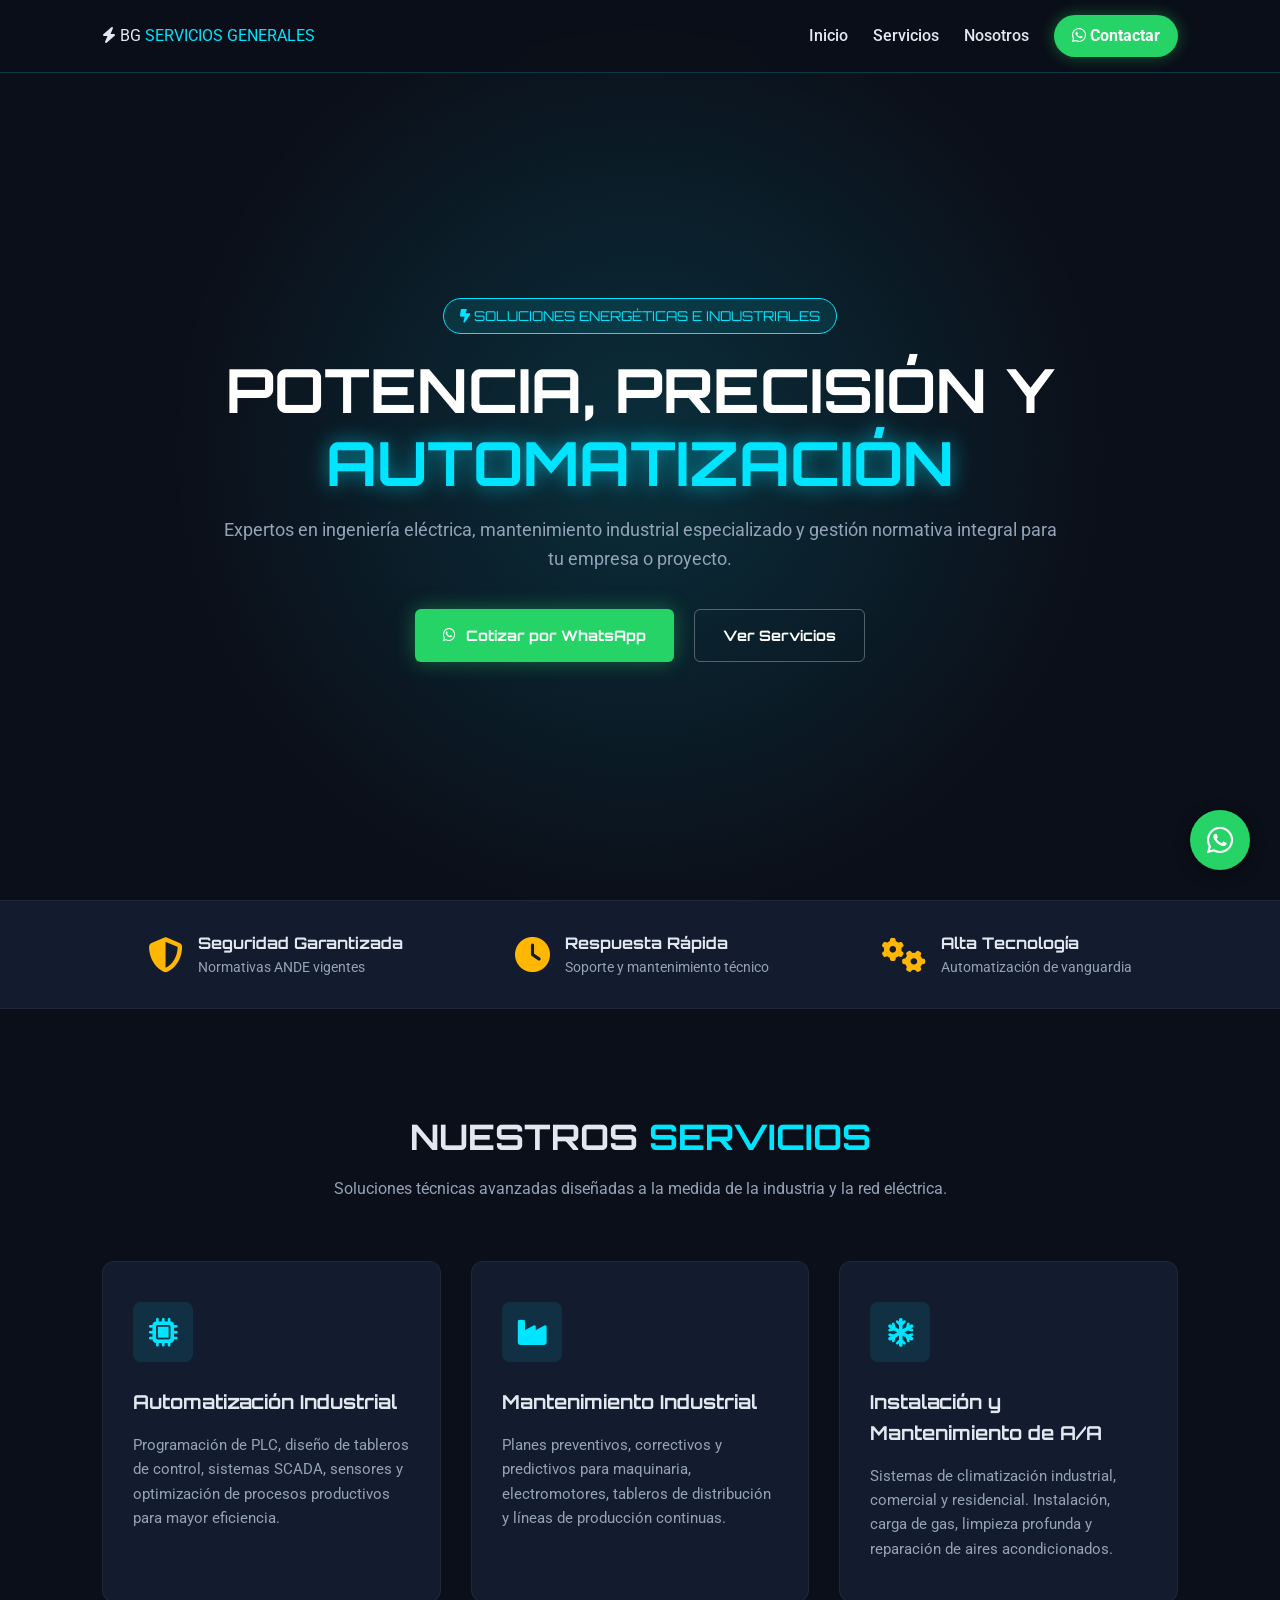
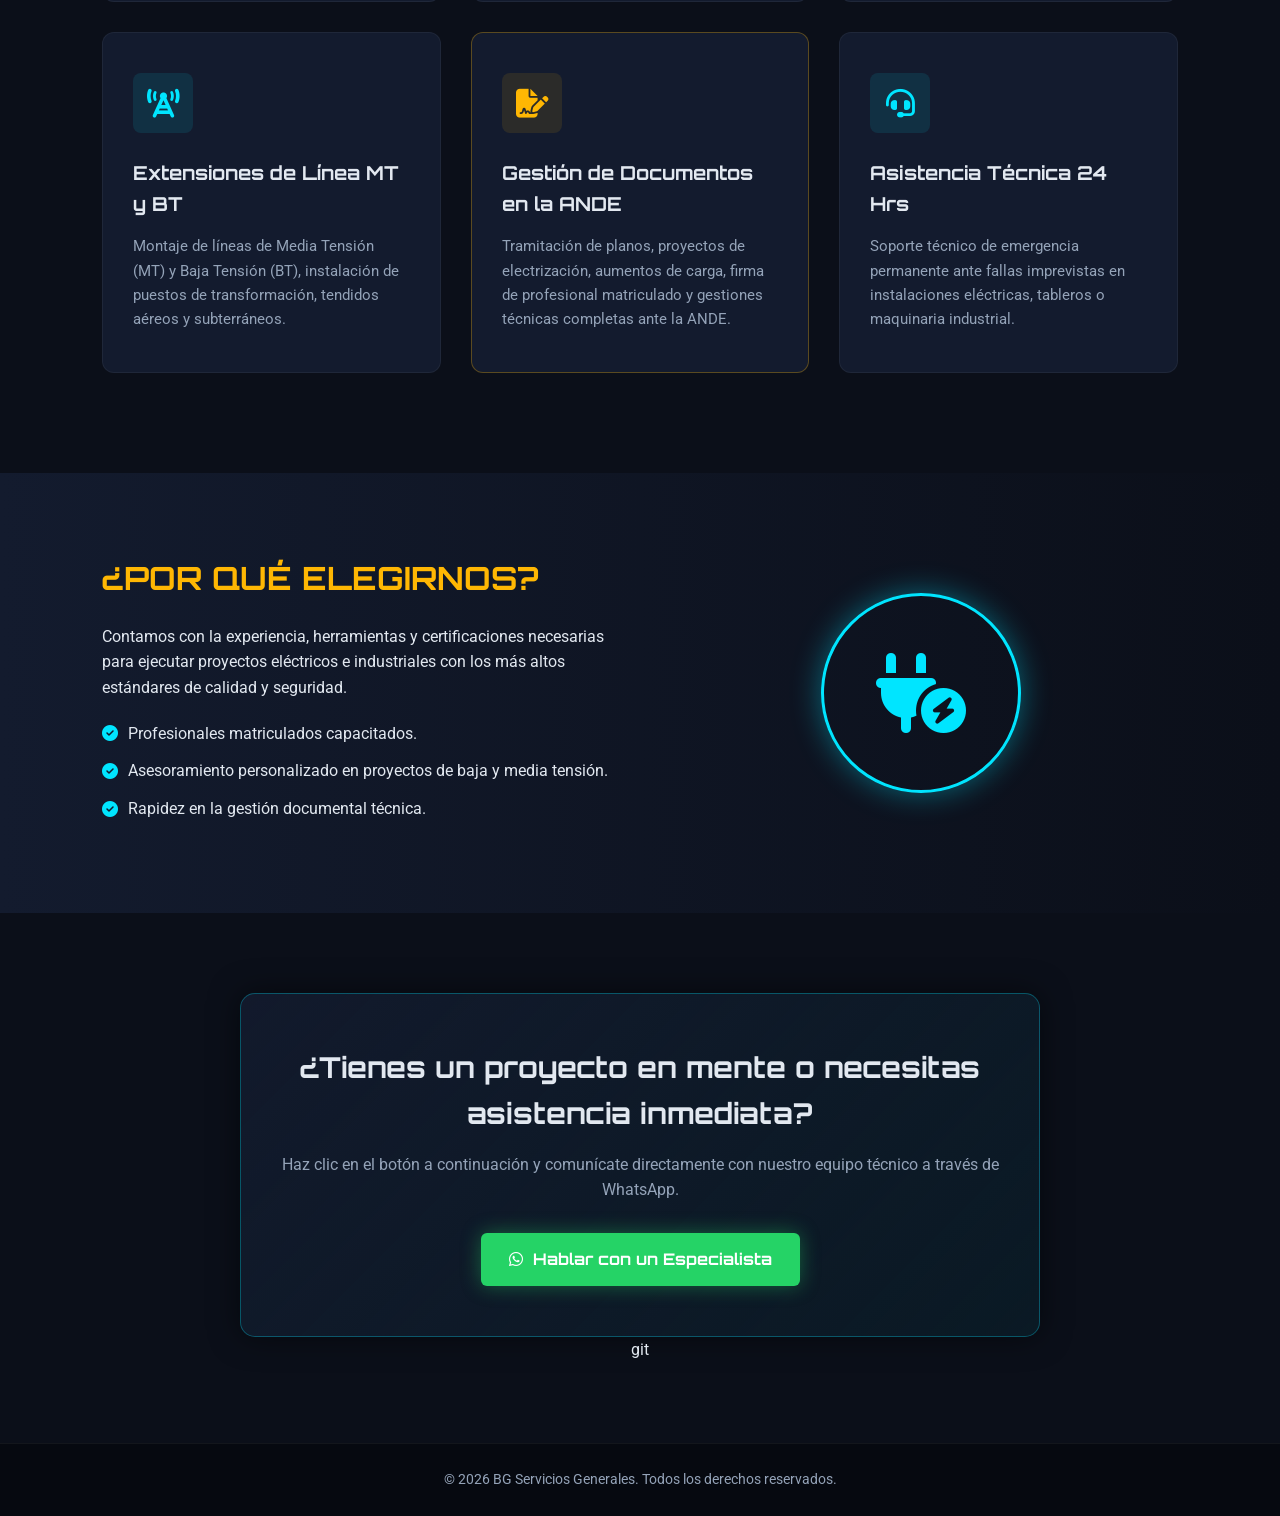
==== index.html @ 6e9b889c "crea disenio secundario" ====
<!DOCTYPE html>
<html lang="es">
<head>
  <meta charset="UTF-8">
  <meta name="viewport" content="width=device-width, initial-scale=1.0">
  <title>BG Servicios Generales - Servicios Eléctricos e Industriales</title>
  <link rel="stylesheet" href="style.css">
  <!-- Google Fonts & Font Awesome Icons -->
  <link rel="preconnect" href="https://fonts.googleapis.com">
  <link rel="preconnect" href="https://fonts.gstatic.com" crossorigin>
  <link href="https://fonts.googleapis.com/css2?family=Orbitron:wght@600;800;900&family=Roboto:wght@300;400;700&display=swap" rel="stylesheet">
  <link rel="stylesheet" href="https://cdnjs.cloudflare.com/ajax/libs/font-awesome/6.4.0/css/all.min.css">
</head>
<body>

  <!-- Encabezado / Navegación -->
  <header class="navbar">
    <div class="logo">
      <i class="fa-solid fa-bolt spark-icon"></i>
      <span>BG <span class="highlight">SERVICIOS GENERALES</span></span>
    </div>
    <nav>
      <a href="#inicio">Inicio</a>
      <a href="#servicios">Servicios</a>
      <a href="#nosotros">Nosotros</a>
      <a href="#contacto" class="nav-btn-ws"><i class="fa-brands fa-whatsapp"></i> Contactar</a>
    </nav>
  </header>

  <!-- Sección Hero -->
  <section id="inicio" class="hero">
    <div class="hero-overlay"></div>
    <div class="hero-content">
      <div class="badge"><i class="fa-solid fa-bolt-lightning"></i> Soluciones Energéticas e Industriales</div>
      <h1>POTENCIA, PRECISIÓN Y <span class="text-glow">AUTOMATIZACIÓN</span></h1>
      <p>Expertos en ingeniería eléctrica, mantenimiento industrial especializado y gestión normativa integral para tu empresa o proyecto.</p>
      <div class="hero-buttons">
        <a href="https://wa.me/+595986167081?text=Hola, quisiera solicitar información sobre sus servicios
        " target="_blank" class="btn-primary">
          <i class="fa-brands fa-whatsapp"></i> Cotizar por WhatsApp
        </a>
        <a href="#servicios" class="btn-secondary">Ver Servicios</a>
      </div>
    </div>
  </section>

  <!-- Banner Flotante de Garantía -->
  <section class="stats-bar">
    <div class="stat-item">
      <i class="fa-solid fa-shield-halved"></i>
      <div>
        <h3>Seguridad Garantizada</h3>
        <p>Normativas ANDE vigentes</p>
      </div>
    </div>
    <div class="stat-item">
      <i class="fa-solid fa-clock"></i>
      <div>
        <h3>Respuesta Rápida</h3>
        <p>Soporte y mantenimiento técnico</p>
      </div>
    </div>
    <div class="stat-item">
      <i class="fa-solid fa-gears"></i>
      <div>
        <h3>Alta Tecnología</h3>
        <p>Automatización de vanguardia</p>
      </div>
    </div>
  </section>

  <!-- Sección de Servicios -->
  <section id="servicios" class="services-section">
    <div class="section-title">
      <h2>NUESTROS <span class="highlight">SERVICIOS</span></h2>
      <p>Soluciones técnicas avanzadas diseñadas a la medida de la industria y la red eléctrica.</p>
    </div>

    <div class="services-grid">
      <!-- Servicio 1 -->
      <div class="service-card">
        <div class="card-icon">
          <i class="fa-solid fa-microchip"></i>
        </div>
        <h3>Automatización Industrial</h3>
        <p>Programación de PLC, diseño de tableros de control, sistemas SCADA, sensores y optimización de procesos productivos para mayor eficiencia.</p>
        <span class="card-glow"></span>
      </div>

      <!-- Servicio 2 -->
      <div class="service-card">
        <div class="card-icon">
          <i class="fa-solid fa-industry"></i>
        </div>
        <h3>Mantenimiento Industrial</h3>
        <p>Planes preventivos, correctivos y predictivos para maquinaria, electromotores, tableros de distribución y líneas de producción continuas.</p>
        <span class="card-glow"></span>
      </div>

      <!-- Servicio 3 -->
      <div class="service-card">
        <div class="card-icon">
          <i class="fa-solid fa-snowflake"></i>
        </div>
        <h3>Instalación y Mantenimiento de A/A</h3>
        <p>Sistemas de climatización industrial, comercial y residencial. Instalación, carga de gas, limpieza profunda y reparación de aires acondicionados.</p>
        <span class="card-glow"></span>
      </div>

      <!-- Servicio 4 -->
      <div class="service-card">
        <div class="card-icon">
          <i class="fa-solid fa-tower-cell"></i>
        </div>
        <h3>Extensiones de Línea MT y BT</h3>
        <p>Montaje de líneas de Media Tensión (MT) y Baja Tensión (BT), instalación de puestos de transformación, tendidos aéreos y subterráneos.</p>
        <span class="card-glow"></span>
      </div>

      <!-- Servicio 5 -->
      <div class="service-card feature-card">
        <div class="card-icon">
          <i class="fa-solid fa-file-signature"></i>
        </div>
        <h3>Gestión de Documentos en la ANDE</h3>
        <p>Tramitación de planos, proyectos de electrización, aumentos de carga, firma de profesional matriculado y gestiones técnicas completas ante la ANDE.</p>
        <span class="card-glow"></span>
      </div>

      <!-- Servicio 6 (Nuevo: Asistencia técnica 24 hrs) -->
      <div class="service-card">
        <div class="card-icon">
          <i class="fa-solid fa-headset"></i>
        </div>
        <h3>Asistencia Técnica 24 Hrs</h3>
        <p>Soporte técnico de emergencia permanente ante fallas imprevistas en instalaciones eléctricas, tableros o maquinaria industrial.</p>
        <span class="card-glow"></span>
      </div>
    </div>
  </section>

  <!-- Sección Nosotros / Por qué elegirnos -->
  <section id="nosotros" class="about-section">
    <div class="about-content">
      <h2>¿POR QUÉ ELEGIRNOS?</h2>
      <p>Contamos con la experiencia, herramientas y certificaciones necesarias para ejecutar proyectos eléctricos e industriales con los más altos estándares de calidad y seguridad.</p>
      <ul>
        <li><i class="fa-solid fa-circle-check"></i> Profesionales matriculados capacitados.</li>
        <li><i class="fa-solid fa-circle-check"></i> Asesoramiento personalizado en proyectos de baja y media tensión.</li>
        <li><i class="fa-solid fa-circle-check"></i> Rapidez en la gestión documental técnica.</li>
      </ul>
    </div>
    <div class="about-visual">
      <div class="electric-circle">
        <i class="fa-solid fa-plug-circle-bolt"></i>
      </div>
    </div>
  </section>

  <!-- Sección de Contacto -->
  <section id="contacto" class="cta-section">
    <div class="cta-card">
      <h2>¿Tienes un proyecto en mente o necesitas asistencia inmediata?</h2>
      <p>Haz clic en el botón a continuación y comunícate directamente con nuestro equipo técnico a través de WhatsApp.</p>
      <a href="https://wa.me/+595986167081?text=Hola,%20necesito%20asesoramiento%20técnico" target="_blank" class="btn-whatsapp">
        <i class="fa-brands fa-whatsapp"></i> Hablar con un Especialista
      </a>
    </div>git 
  </section>

  <!-- Botón Flotante de WhatsApp -->
  <a href="https://wa.me/+595986167081/?text=%20%20hacer%20una%20consulta" class="float-ws" target="_blank" aria-label="Contacto WhatsApp">
    <i class="fa-brands fa-whatsapp"></i>
  </a>

  <!-- Pie de página -->
  <footer>
    <p>&copy; 2026 BG Servicios Generales. Todos los derechos reservados.</p>
  </footer>

</body>
</html>
---- style.css ----
/* ==========================================================================
   RESET & CONFIGURACIÓN GENERAL
   ========================================================================== */
* {
  margin: 0;
  padding: 0;
  box-sizing: border-box;
  scroll-behavior: smooth;
}

:root {
  --bg-dark: #0b0f19;
  --bg-card: #131b2e;
  --primary: #00e5ff;       /* Azul cian neón (electricidad) */
  --secondary: #ffb703;     /* Amarillo energía */
  --accent-green: #25d366;  /* Verde WhatsApp */
  --text-main: #e2e8f0;
  --text-muted: #94a3b8;
  --font-heading: 'Orbitron', sans-serif;
  --font-body: 'Roboto', sans-serif;
}

body {
  background-color: var(--bg-dark);
  color: var(--text-main);
  font-family: var(--font-body);
  line-height: 1.6;
  overflow-x: hidden;
}

/* ==========================================================================
   NAVEGACIÓN & INTEGRACIÓN DEL LOGO
   ========================================================================== */
.navbar {
  position: fixed;
  top: 0;
  width: 100%;
  display: flex;
  justify-content: space-between;
  align-items: center;
  padding: 15px 8%;
  background: rgba(11, 15, 25, 0.95);
  backdrop-filter: blur(10px);
  border-bottom: 1px solid rgba(0, 229, 255, 0.2);
  z-index: 1000;
}

.logo-container {
  display: flex;
  align-items: center;
  text-decoration: none;
}

.brand-logo {
  height: 45px; /* Ajusta la altura de tu logo en el menú */
  width: auto;
  filter: drop-shadow(0 0 8px rgba(0, 229, 255, 0.3));
  transition: transform 0.3s ease;
}

.brand-logo:hover {
  transform: scale(1.05);
}

.highlight {
  color: var(--primary);
}

.navbar nav {
  display: flex;
  align-items: center;
  gap: 25px;
}

.navbar nav a {
  color: var(--text-main);
  text-decoration: none;
  font-weight: 500;
  transition: color 0.3s ease;
}

.navbar nav a:hover {
  color: var(--primary);
}

.nav-btn-ws {
  background: var(--accent-green);
  color: #fff !important;
  padding: 8px 18px;
  border-radius: 50px;
  font-weight: bold !important;
  box-shadow: 0 0 15px rgba(37, 211, 102, 0.4);
  transition: transform 0.3s, box-shadow 0.3s !important;
}

.nav-btn-ws:hover {
  transform: translateY(-2px);
  box-shadow: 0 0 25px rgba(37, 211, 102, 0.7);
}

/* ==========================================================================
   HERO SECTION & ESLOGAN CORPORATIVO
   ========================================================================== */
.hero {
  position: relative;
  min-height: 100vh;
  display: flex;
  align-items: center;
  justify-content: center;
  padding: 120px 8% 60px;
  background: 
    radial-gradient(circle at 50% 50%, rgba(0, 229, 255, 0.15), transparent 60%),
    linear-gradient(rgba(11, 15, 25, 0.85), rgba(11, 15, 25, 0.95)),
    repeating-linear-gradient(0deg, transparent, transparent 40px, rgba(255,255,255,0.02) 40px, rgba(255,255,255,0.02) 41px),
    repeating-linear-gradient(90deg, transparent, transparent 40px, rgba(255,255,255,0.02) 40px, rgba(255,255,255,0.02) 41px);
  text-align: center;
}

.hero-content {
  max-width: 850px;
  z-index: 2;
}

.badge {
  display: inline-block;
  background: rgba(0, 229, 255, 0.1);
  border: 1px solid var(--primary);
  color: var(--primary);
  padding: 6px 16px;
  border-radius: 20px;
  font-size: 0.85rem;
  font-family: var(--font-heading);
  margin-bottom: 20px;
  text-transform: uppercase;
}

.hero h1 {
  font-family: var(--font-heading);
  font-size: clamp(2.2rem, 5vw, 3.8rem);
  line-height: 1.2;
  margin-bottom: 15px;
  color: #fff;
}

.text-glow {
  color: var(--primary);
  text-shadow: 0 0 20px rgba(0, 229, 255, 0.6);
}

/* Estilo para el eslogan oficial extraído del logo */
.hero-slogan {
  font-family: var(--font-heading);
  font-size: 1.1rem;
  color: var(--secondary);
  letter-spacing: 2px;
  margin-bottom: 25px;
  text-transform: uppercase;
  text-shadow: 0 0 10px rgba(255, 183, 3, 0.4);
}

.hero p {
  font-size: 1.15rem;
  color: var(--text-muted);
  margin-bottom: 35px;
}

.hero-buttons {
  display: flex;
  gap: 20px;
  justify-content: center;
  flex-wrap: wrap;
}

.btn-primary, .btn-secondary, .btn-whatsapp {
  padding: 14px 28px;
  border-radius: 6px;
  text-decoration: none;
  font-weight: bold;
  font-family: var(--font-heading);
  font-size: 0.9rem;
  display: inline-flex;
  align-items: center;
  gap: 10px;
  transition: all 0.3s ease;
}

.btn-primary {
  background: var(--accent-green);
  color: #fff;
  box-shadow: 0 0 20px rgba(37, 211, 102, 0.4);
}

.btn-primary:hover {
  transform: translateY(-3px);
  box-shadow: 0 0 30px rgba(37, 211, 102, 0.7);
}

.btn-secondary {
  background: transparent;
  color: #fff;
  border: 1px solid rgba(255, 255, 255, 0.3);
}

.btn-secondary:hover {
  border-color: var(--primary);
  color: var(--primary);
  box-shadow: 0 0 15px rgba(0, 229, 255, 0.3);
}

/* ==========================================================================
   BARRA DE GARANTÍAS
   ========================================================================== */
.stats-bar {
  display: flex;
  justify-content: space-around;
  flex-wrap: wrap;
  gap: 20px;
  padding: 30px 8%;
  background: var(--bg-card);
  border-top: 1px solid rgba(255, 255, 255, 0.05);
  border-bottom: 1px solid rgba(255, 255, 255, 0.05);
}

.stat-item {
  display: flex;
  align-items: center;
  gap: 15px;
}

.stat-item i {
  font-size: 2.2rem;
  color: var(--secondary);
}

.stat-item h3 {
  font-size: 1rem;
  font-family: var(--font-heading);
}

.stat-item p {
  font-size: 0.85rem;
  color: var(--text-muted);
}

/* ==========================================================================
   SERVICIOS
   ========================================================================== */
.services-section {
  padding: 100px 8%;
}

.section-title {
  text-align: center;
  margin-bottom: 60px;
}

.section-title h2 {
  font-family: var(--font-heading);
  font-size: 2.2rem;
  margin-bottom: 10px;
}

.section-title p {
  color: var(--text-muted);
}

.services-grid {
  display: grid;
  grid-template-columns: repeat(auto-fit, minmax(280px, 1fr));
  gap: 30px;
}

.service-card {
  position: relative;
  background: var(--bg-card);
  padding: 40px 30px;
  border-radius: 12px;
  border: 1px solid rgba(255, 255, 255, 0.05);
  overflow: hidden;
  transition: transform 0.4s ease, border-color 0.4s ease;
}

.service-card:hover {
  transform: translateY(-10px);
  border-color: var(--primary);
}

.card-icon {
  width: 60px;
  height: 60px;
  background: rgba(0, 229, 255, 0.1);
  border-radius: 8px;
  display: flex;
  align-items: center;
  justify-content: center;
  font-size: 1.8rem;
  color: var(--primary);
  margin-bottom: 25px;
  transition: background 0.3s, color 0.3s;
}

.service-card:hover .card-icon {
  background: var(--primary);
  color: var(--bg-dark);
  box-shadow: 0 0 20px var(--primary);
}

.service-card h3 {
  font-family: var(--font-heading);
  font-size: 1.2rem;
  margin-bottom: 15px;
}

.service-card p {
  color: var(--text-muted);
  font-size: 0.95rem;
}

.card-glow {
  position: absolute;
  top: -50%;
  left: -50%;
  width: 200%;
  height: 200%;
  background: radial-gradient(circle, rgba(0, 229, 255, 0.1) 0%, transparent 70%);
  opacity: 0;
  transition: opacity 0.4s ease;
  pointer-events: none;
}

.service-card:hover .card-glow {
  opacity: 1;
}

.feature-card {
  border-color: rgba(255, 183, 3, 0.3);
}

.feature-card .card-icon {
  color: var(--secondary);
  background: rgba(255, 183, 3, 0.1);
}

.feature-card:hover .card-icon {
  background: var(--secondary);
  color: var(--bg-dark);
  box-shadow: 0 0 20px var(--secondary);
}

/* ==========================================================================
   NOSOTROS
   ========================================================================== */
.about-section {
  padding: 80px 8%;
  background: linear-gradient(90deg, var(--bg-card) 0%, var(--bg-dark) 100%);
  display: flex;
  align-items: center;
  gap: 50px;
  flex-wrap: wrap;
}

.about-content {
  flex: 1;
  min-width: 300px;
}

.about-content h2 {
  font-family: var(--font-heading);
  font-size: 2rem;
  margin-bottom: 20px;
  color: var(--secondary);
}

.about-content ul {
  list-style: none;
  margin-top: 20px;
}

.about-content li {
  margin-bottom: 12px;
  display: flex;
  align-items: center;
  gap: 10px;
}

.about-content li i {
  color: var(--primary);
}

.about-visual {
  flex: 1;
  display: flex;
  justify-content: center;
  align-items: center;
  min-width: 300px;
}

.electric-circle {
  width: 200px;
  height: 200px;
  border-radius: 50%;
  border: 3px solid var(--primary);
  display: flex;
  align-items: center;
  justify-content: center;
  font-size: 5rem;
  color: var(--primary);
  box-shadow: 0 0 30px rgba(0, 229, 255, 0.4);
  animation: electric-pulse 2s infinite alternate;
}

/* ==========================================================================
   CTA CONTACTO
   ========================================================================== */
.cta-section {
  padding: 80px 8%;
  text-align: center;
}

.cta-card {
  background: linear-gradient(135deg, rgba(19, 27, 46, 0.9), rgba(0, 229, 255, 0.05));
  border: 1px solid rgba(0, 229, 255, 0.3);
  padding: 50px 30px;
  border-radius: 15px;
  max-width: 800px;
  margin: 0 auto;
  box-shadow: 0 0 30px rgba(0, 0, 0, 0.5);
}

.cta-card h2 {
  font-family: var(--font-heading);
  font-size: 1.8rem;
  margin-bottom: 15px;
}

.cta-card p {
  color: var(--text-muted);
  margin-bottom: 30px;
}

.btn-whatsapp {
  background: var(--accent-green);
  color: #fff;
  font-size: 1rem;
  box-shadow: 0 0 20px rgba(37, 211, 102, 0.4);
}

.btn-whatsapp:hover {
  transform: scale(1.05);
  box-shadow: 0 0 35px rgba(37, 211, 102, 0.8);
}

.float-ws {
  position: fixed;
  bottom: 30px;
  right: 30px;
  width: 60px;
  height: 60px;
  background-color: var(--accent-green);
  color: #fff;
  border-radius: 50%;
  display: flex;
  align-items: center;
  justify-content: center;
  font-size: 30px;
  box-shadow: 0 4px 15px rgba(0, 0, 0, 0.4);
  z-index: 999;
  text-decoration: none;
  animation: pulse-float 2s infinite;
}

/* ==========================================================================
   PIE DE PÁGINA
   ========================================================================== */
footer {
  text-align: center;
  padding: 25px;
  background: #060910;
  border-top: 1px solid rgba(255, 255, 255, 0.05);
  color: var(--text-muted);
  font-size: 0.85rem;
}

/* ==========================================================================
   KEYFRAMES / ANIMACIONES CSS
   ========================================================================== */
@keyframes electric-pulse {
  0% {
    box-shadow: 0 0 20px rgba(0, 229, 255, 0.3), inset 0 0 15px rgba(0, 229, 255, 0.3);
    transform: scale(0.98);
  }
  100% {
    box-shadow: 0 0 50px rgba(0, 229, 255, 0.8), inset 0 0 30px rgba(0, 229, 255, 0.8);
    transform: scale(1.02);
  }
}

@keyframes pulse-float {
  0% {
    box-shadow: 0 0 0 0 rgba(37, 211, 102, 0.7);
  }
  70% {
    box-shadow: 0 0 0 15px rgba(37, 211, 102, 0);
  }
  100% {
    box-shadow: 0 0 0 0 rgba(37, 211, 102, 0);
  }
}

/* ==========================================================================
   RESPONSIVE
   ========================================================================== */
@media (max-width: 768px) {
  .navbar {
    flex-direction: column;
    gap: 15px;
    padding: 15px;
  }

  .navbar nav {
    gap: 15px;
    font-size: 0.9rem;
  }

  .hero h1 {
    font-size: 2rem;
  }

  .stats-bar {
    flex-direction: column;
    align-items: flex-start;
  }
}
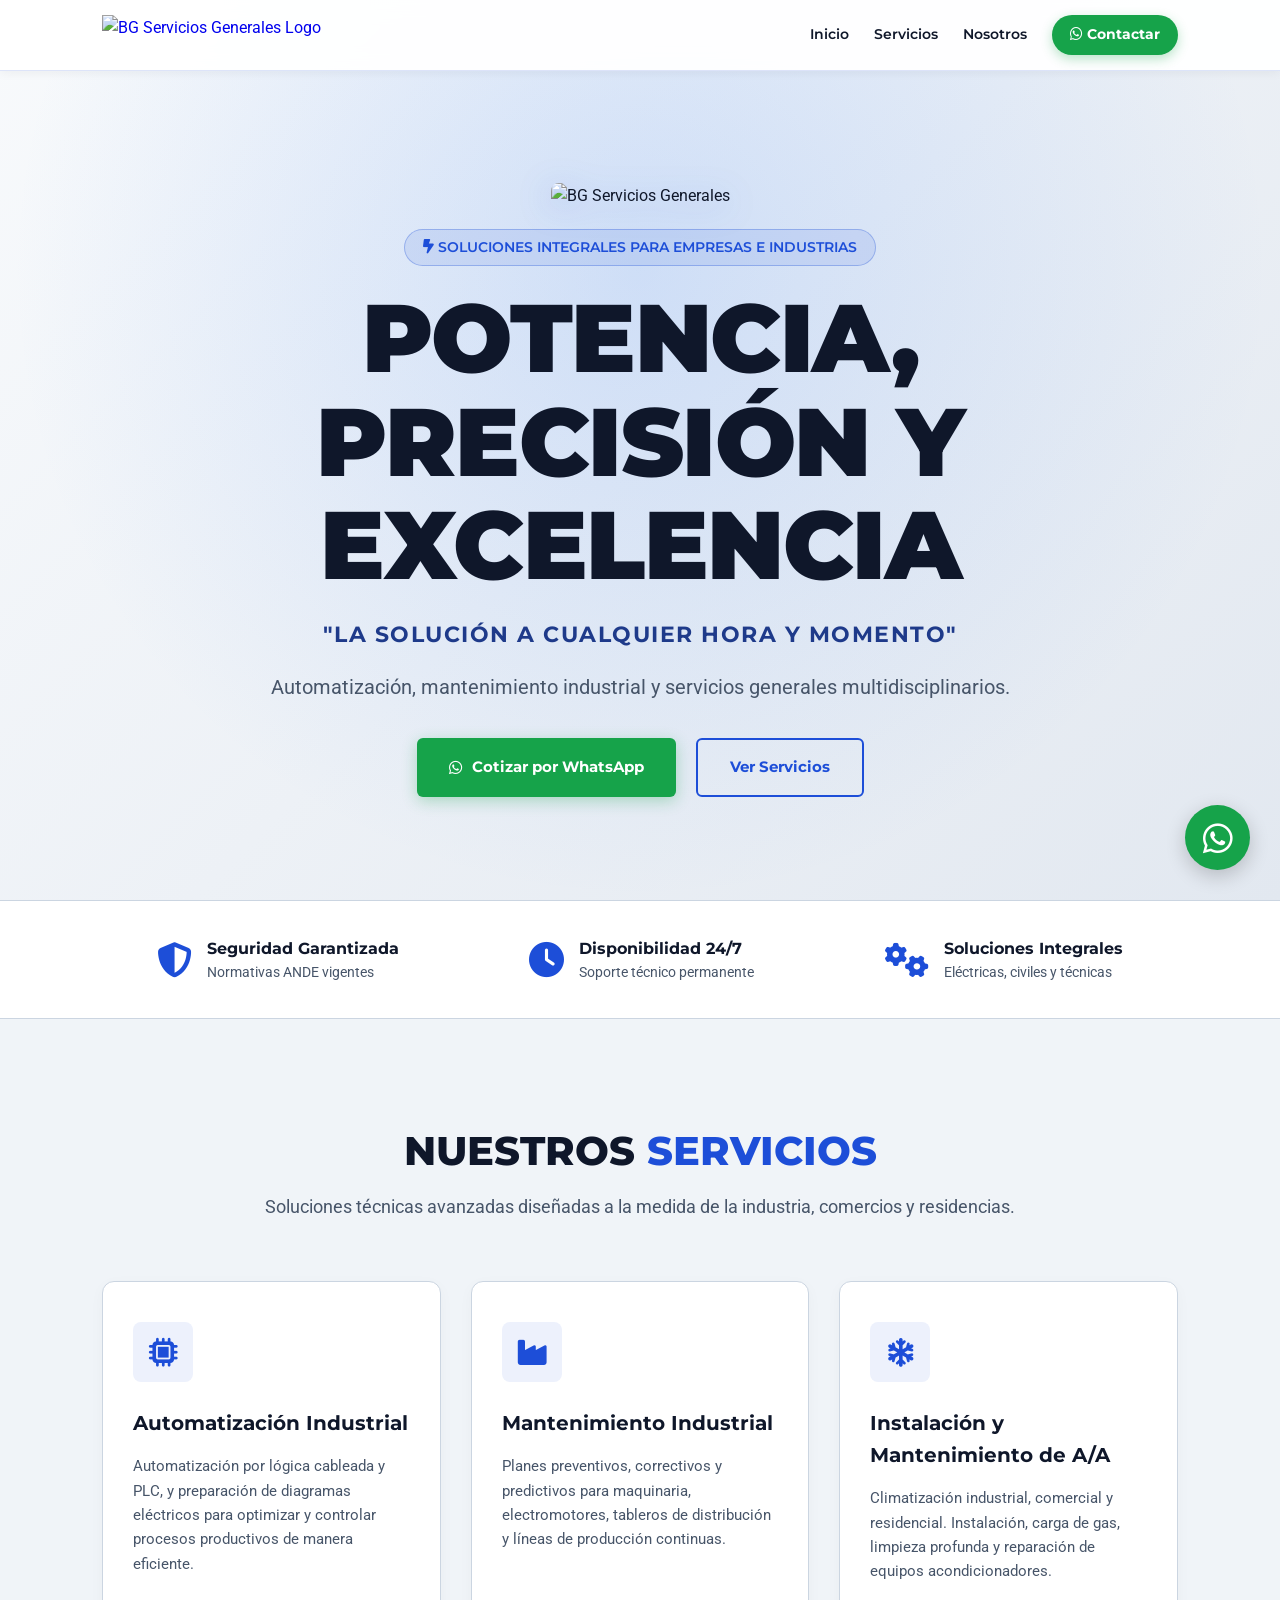
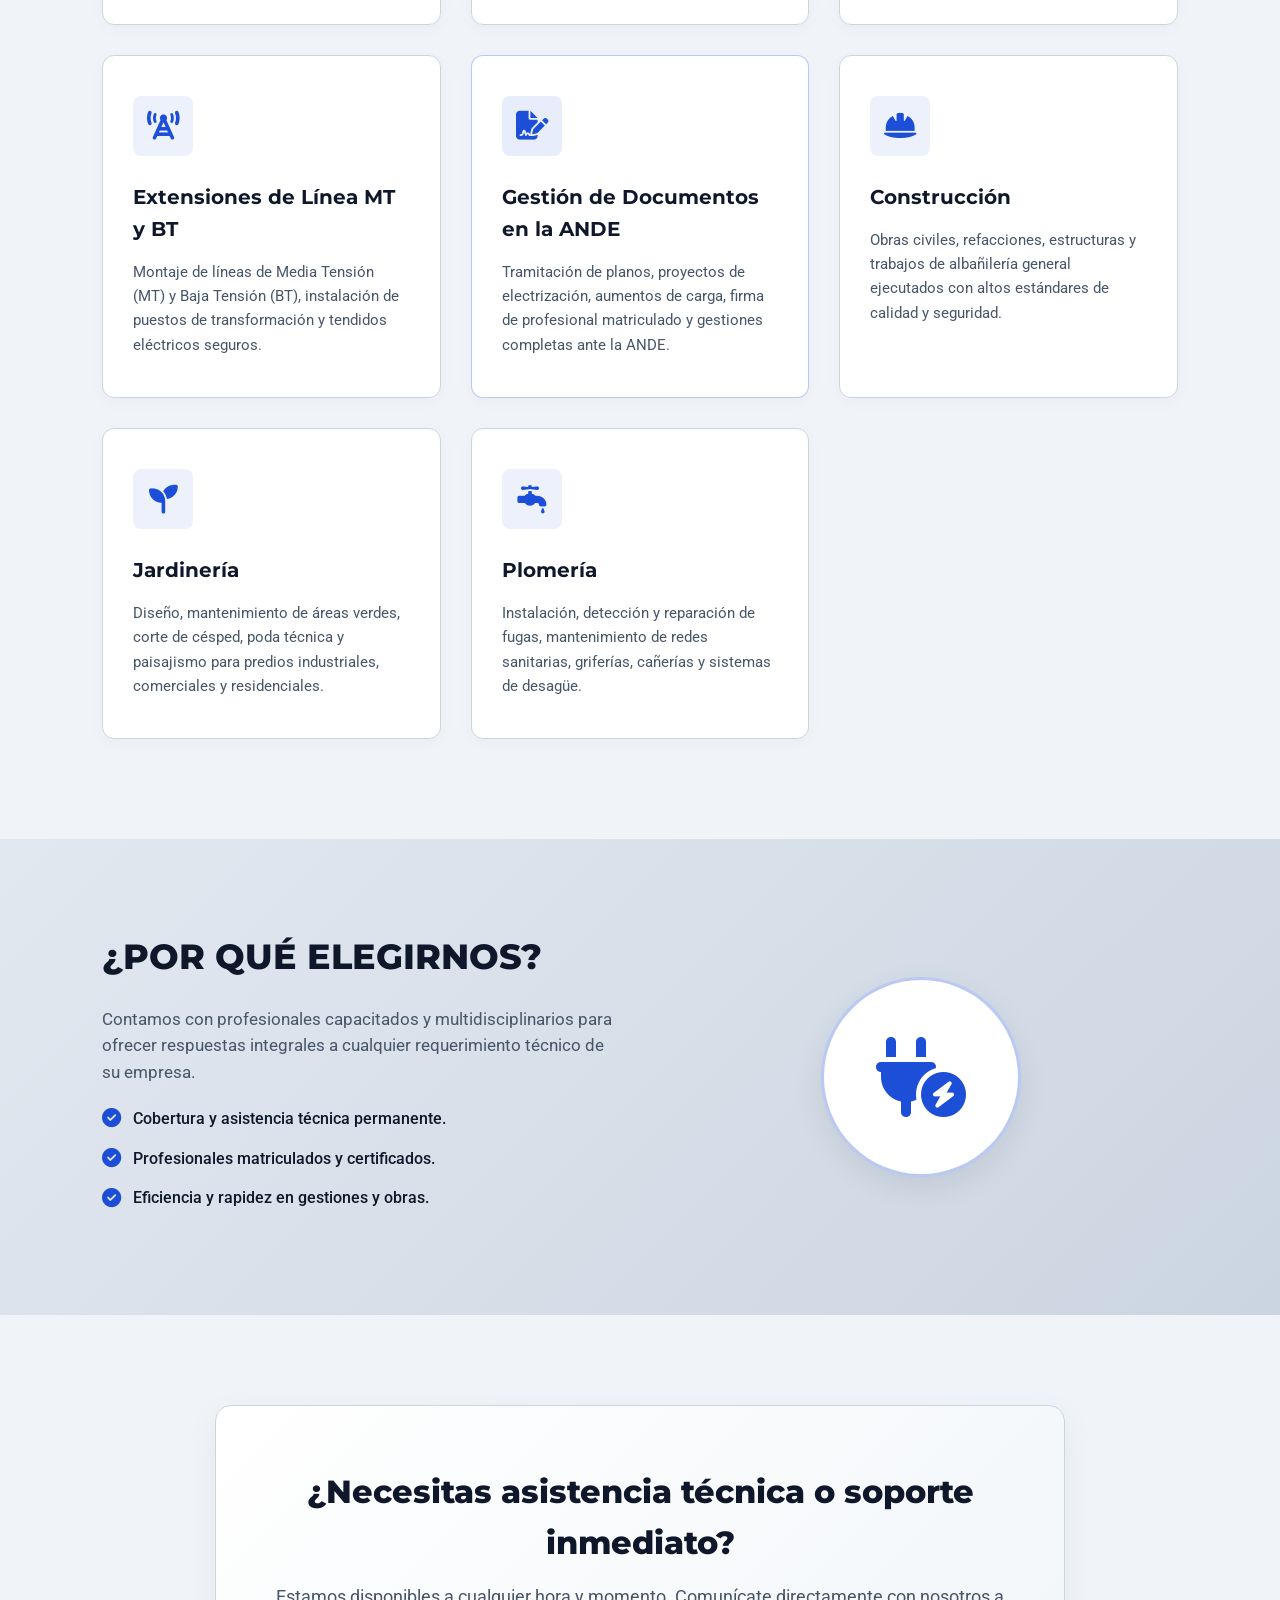
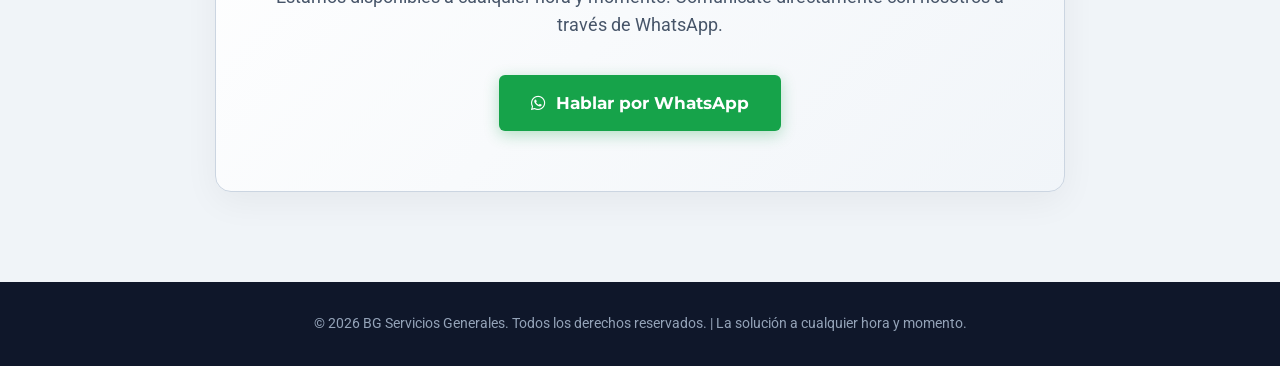
==== commit c3669489: "crea disenio terciario" ====
--- a/index.html
+++ b/index.html
@@ -8,17 +8,16 @@
   <!-- Google Fonts & Font Awesome Icons -->
   <link rel="preconnect" href="https://fonts.googleapis.com">
   <link rel="preconnect" href="https://fonts.gstatic.com" crossorigin>
-  <link href="https://fonts.googleapis.com/css2?family=Orbitron:wght@600;800;900&family=Roboto:wght@300;400;700&display=swap" rel="stylesheet">
+  <link href="https://fonts.googleapis.com/css2?family=Montserrat:wght@600;800;900&family=Roboto:wght@300;400;700&display=swap" rel="stylesheet">
   <link rel="stylesheet" href="https://cdnjs.cloudflare.com/ajax/libs/font-awesome/6.4.0/css/all.min.css">
 </head>
 <body>
 
   <!-- Encabezado / Navegación -->
   <header class="navbar">
-    <div class="logo">
-      <i class="fa-solid fa-bolt spark-icon"></i>
-      <span>BG <span class="highlight">SERVICIOS GENERALES</span></span>
-    </div>
+    <a href="#inicio" class="logo-container">
+      <img src="logo.png" alt="BG Servicios Generales Logo" class="brand-logo">
+    </a>
     <nav>
       <a href="#inicio">Inicio</a>
       <a href="#servicios">Servicios</a>
@@ -31,12 +30,21 @@
   <section id="inicio" class="hero">
     <div class="hero-overlay"></div>
     <div class="hero-content">
-      <div class="badge"><i class="fa-solid fa-bolt-lightning"></i> Soluciones Energéticas e Industriales</div>
-      <h1>POTENCIA, PRECISIÓN Y <span class="text-glow">AUTOMATIZACIÓN</span></h1>
-      <p>Expertos en ingeniería eléctrica, mantenimiento industrial especializado y gestión normativa integral para tu empresa o proyecto.</p>
+      <!-- Imagen oficial del logo -->
+      <div class="hero-logo-box">
+        <img src="logo.png" alt="BG Servicios Generales" class="hero-title-logo">
+      </div>
+      
+      <div class="badge"><i class="fa-solid fa-bolt-lightning"></i> Soluciones Integrales para Empresas e Industrias</div>
+      
+      <!-- Título principal masivo -->
+      <h1>POTENCIA, PRECISIÓN Y <span class="text-glow">EXCELENCIA</span></h1>
+      
+      <p class="hero-slogan">"La solución a cualquier hora y momento"</p>
+      <p class="hero-desc">Automatización, mantenimiento industrial y servicios generales multidisciplinarios.</p>
+      
       <div class="hero-buttons">
-        <a href="https://wa.me/+595986167081?text=Hola, quisiera solicitar información sobre sus servicios
-        " target="_blank" class="btn-primary">
+        <a href="https://wa.me/1234567890?text=Hola,%20me%20gustaría%20solicitar%20información%20sobre%20sus%20servicios" target="_blank" class="btn-primary">
           <i class="fa-brands fa-whatsapp"></i> Cotizar por WhatsApp
         </a>
         <a href="#servicios" class="btn-secondary">Ver Servicios</a>
@@ -44,7 +52,7 @@
     </div>
   </section>
 
-  <!-- Banner Flotante de Garantía -->
+  <!-- Banner de Garantía -->
   <section class="stats-bar">
     <div class="stat-item">
       <i class="fa-solid fa-shield-halved"></i>
@@ -56,15 +64,15 @@
     <div class="stat-item">
       <i class="fa-solid fa-clock"></i>
       <div>
-        <h3>Respuesta Rápida</h3>
-        <p>Soporte y mantenimiento técnico</p>
+        <h3>Disponibilidad 24/7</h3>
+        <p>Soporte técnico permanente</p>
       </div>
     </div>
     <div class="stat-item">
       <i class="fa-solid fa-gears"></i>
       <div>
-        <h3>Alta Tecnología</h3>
-        <p>Automatización de vanguardia</p>
+        <h3>Soluciones Integrales</h3>
+        <p>Eléctricas, civiles y técnicas</p>
       </div>
     </div>
   </section>
@@ -73,7 +81,7 @@
   <section id="servicios" class="services-section">
     <div class="section-title">
       <h2>NUESTROS <span class="highlight">SERVICIOS</span></h2>
-      <p>Soluciones técnicas avanzadas diseñadas a la medida de la industria y la red eléctrica.</p>
+      <p>Soluciones técnicas avanzadas diseñadas a la medida de la industria, comercios y residencias.</p>
     </div>
 
     <div class="services-grid">
@@ -83,7 +91,7 @@
           <i class="fa-solid fa-microchip"></i>
         </div>
         <h3>Automatización Industrial</h3>
-        <p>Programación de PLC, diseño de tableros de control, sistemas SCADA, sensores y optimización de procesos productivos para mayor eficiencia.</p>
+        <p>Automatización por lógica cableada y PLC, y preparación de diagramas eléctricos para optimizar y controlar procesos productivos de manera eficiente.</p>
         <span class="card-glow"></span>
       </div>
 
@@ -103,7 +111,7 @@
           <i class="fa-solid fa-snowflake"></i>
         </div>
         <h3>Instalación y Mantenimiento de A/A</h3>
-        <p>Sistemas de climatización industrial, comercial y residencial. Instalación, carga de gas, limpieza profunda y reparación de aires acondicionados.</p>
+        <p>Climatización industrial, comercial y residencial. Instalación, carga de gas, limpieza profunda y reparación de equipos acondicionadores.</p>
         <span class="card-glow"></span>
       </div>
 
@@ -113,7 +121,7 @@
           <i class="fa-solid fa-tower-cell"></i>
         </div>
         <h3>Extensiones de Línea MT y BT</h3>
-        <p>Montaje de líneas de Media Tensión (MT) y Baja Tensión (BT), instalación de puestos de transformación, tendidos aéreos y subterráneos.</p>
+        <p>Montaje de líneas de Media Tensión (MT) y Baja Tensión (BT), instalación de puestos de transformación y tendidos eléctricos seguros.</p>
         <span class="card-glow"></span>
       </div>
 
@@ -123,31 +131,51 @@
           <i class="fa-solid fa-file-signature"></i>
         </div>
         <h3>Gestión de Documentos en la ANDE</h3>
-        <p>Tramitación de planos, proyectos de electrización, aumentos de carga, firma de profesional matriculado y gestiones técnicas completas ante la ANDE.</p>
-        <span class="card-glow"></span>
-      </div>
-
-      <!-- Servicio 6 (Nuevo: Asistencia técnica 24 hrs) -->
-      <div class="service-card">
-        <div class="card-icon">
-          <i class="fa-solid fa-headset"></i>
-        </div>
-        <h3>Asistencia Técnica 24 Hrs</h3>
-        <p>Soporte técnico de emergencia permanente ante fallas imprevistas en instalaciones eléctricas, tableros o maquinaria industrial.</p>
-        <span class="card-glow"></span>
-      </div>
-    </div>
-  </section>
-
-  <!-- Sección Nosotros / Por qué elegirnos -->
+        <p>Tramitación de planos, proyectos de electrización, aumentos de carga, firma de profesional matriculado y gestiones completas ante la ANDE.</p>
+        <span class="card-glow"></span>
+      </div>
+
+      <!-- Servicio 6 -->
+      <div class="service-card">
+        <div class="card-icon">
+          <i class="fa-solid fa-helmet-safety"></i>
+        </div>
+        <h3>Construcción</h3>
+        <p>Obras civiles, refacciones, estructuras y trabajos de albañilería general ejecutados con altos estándares de calidad y seguridad.</p>
+        <span class="card-glow"></span>
+      </div>
+
+      <!-- Servicio 7 -->
+      <div class="service-card">
+        <div class="card-icon">
+          <i class="fa-solid fa-seedling"></i>
+        </div>
+        <h3>Jardinería</h3>
+        <p>Diseño, mantenimiento de áreas verdes, corte de césped, poda técnica y paisajismo para predios industriales, comerciales y residenciales.</p>
+        <span class="card-glow"></span>
+      </div>
+
+      <!-- Servicio 8 -->
+      <div class="service-card">
+        <div class="card-icon">
+          <i class="fa-solid fa-faucet-drip"></i>
+        </div>
+        <h3>Plomería</h3>
+        <p>Instalación, detección y reparación de fugas, mantenimiento de redes sanitarias, griferías, cañerías y sistemas de desagüe.</p>
+        <span class="card-glow"></span>
+      </div>
+    </div>
+  </section>
+
+  <!-- Sección Nosotros -->
   <section id="nosotros" class="about-section">
     <div class="about-content">
       <h2>¿POR QUÉ ELEGIRNOS?</h2>
-      <p>Contamos con la experiencia, herramientas y certificaciones necesarias para ejecutar proyectos eléctricos e industriales con los más altos estándares de calidad y seguridad.</p>
+      <p>Contamos con profesionales capacitados y multidisciplinarios para ofrecer respuestas integrales a cualquier requerimiento técnico de su empresa.</p>
       <ul>
-        <li><i class="fa-solid fa-circle-check"></i> Profesionales matriculados capacitados.</li>
-        <li><i class="fa-solid fa-circle-check"></i> Asesoramiento personalizado en proyectos de baja y media tensión.</li>
-        <li><i class="fa-solid fa-circle-check"></i> Rapidez en la gestión documental técnica.</li>
+        <li><i class="fa-solid fa-circle-check"></i> Cobertura y asistencia técnica permanente.</li>
+        <li><i class="fa-solid fa-circle-check"></i> Profesionales matriculados y certificados.</li>
+        <li><i class="fa-solid fa-circle-check"></i> Eficiencia y rapidez en gestiones y obras.</li>
       </ul>
     </div>
     <div class="about-visual">
@@ -160,22 +188,22 @@
   <!-- Sección de Contacto -->
   <section id="contacto" class="cta-section">
     <div class="cta-card">
-      <h2>¿Tienes un proyecto en mente o necesitas asistencia inmediata?</h2>
-      <p>Haz clic en el botón a continuación y comunícate directamente con nuestro equipo técnico a través de WhatsApp.</p>
-      <a href="https://wa.me/+595986167081?text=Hola,%20necesito%20asesoramiento%20técnico" target="_blank" class="btn-whatsapp">
-        <i class="fa-brands fa-whatsapp"></i> Hablar con un Especialista
+      <h2>¿Necesitas asistencia técnica o soporte inmediato?</h2>
+      <p>Estamos disponibles a cualquier hora y momento. Comunícate directamente con nosotros a través de WhatsApp.</p>
+      <a href="https://wa.me/1234567890?text=Hola,%20necesito%20asesoramiento%20o%20presupuesto" target="_blank" class="btn-whatsapp">
+        <i class="fa-brands fa-whatsapp"></i> Hablar por WhatsApp
       </a>
-    </div>git 
+    </div>
   </section>
 
   <!-- Botón Flotante de WhatsApp -->
-  <a href="https://wa.me/+595986167081/?text=%20%20hacer%20una%20consulta" class="float-ws" target="_blank" aria-label="Contacto WhatsApp">
+  <a href="https://wa.me/1234567890?text=Hola,%20quisiera%20hacer%20una%20consulta" class="float-ws" target="_blank" aria-label="Contacto WhatsApp">
     <i class="fa-brands fa-whatsapp"></i>
   </a>
 
   <!-- Pie de página -->
   <footer>
-    <p>&copy; 2026 BG Servicios Generales. Todos los derechos reservados.</p>
+    <p>&copy; 2026 BG Servicios Generales. Todos los derechos reservados. | La solución a cualquier hora y momento.</p>
   </footer>
 
 </body>
--- a/style.css
+++ b/style.css
@@ -9,19 +9,21 @@
 }
 
 :root {
-  --bg-dark: #0b0f19;
-  --bg-card: #131b2e;
-  --primary: #00e5ff;       /* Azul cian neón (electricidad) */
-  --secondary: #ffb703;     /* Amarillo energía */
-  --accent-green: #25d366;  /* Verde WhatsApp */
-  --text-main: #e2e8f0;
-  --text-muted: #94a3b8;
-  --font-heading: 'Orbitron', sans-serif;
+  --bg-light: #f0f4f8;       
+  --bg-card: #ffffff;       
+  --bg-section: #e2e8f0;    
+  --primary: #1d4ed8;       
+  --primary-light: #3b82f6; 
+  --secondary: #475569;     
+  --accent-green: #16a34a;  
+  --text-main: #0f172a;     
+  --text-muted: #475569;    
+  --font-heading: 'Montserrat', sans-serif; 
   --font-body: 'Roboto', sans-serif;
 }
 
 body {
-  background-color: var(--bg-dark);
+  background-color: var(--bg-light);
   color: var(--text-main);
   font-family: var(--font-body);
   line-height: 1.6;
@@ -29,7 +31,7 @@
 }
 
 /* ==========================================================================
-   NAVEGACIÓN & INTEGRACIÓN DEL LOGO
+   NAVEGACIÓN & LOGOTIPO
    ========================================================================== */
 .navbar {
   position: fixed;
@@ -39,10 +41,11 @@
   justify-content: space-between;
   align-items: center;
   padding: 15px 8%;
-  background: rgba(11, 15, 25, 0.95);
+  background: rgba(255, 255, 255, 0.95);
   backdrop-filter: blur(10px);
-  border-bottom: 1px solid rgba(0, 229, 255, 0.2);
+  border-bottom: 1px solid rgba(29, 78, 216, 0.15);
   z-index: 1000;
+  box-shadow: 0 2px 10px rgba(0, 0, 0, 0.05);
 }
 
 .logo-container {
@@ -52,14 +55,13 @@
 }
 
 .brand-logo {
-  height: 45px; /* Ajusta la altura de tu logo en el menú */
+  height: 40px;
   width: auto;
-  filter: drop-shadow(0 0 8px rgba(0, 229, 255, 0.3));
   transition: transform 0.3s ease;
 }
 
 .brand-logo:hover {
-  transform: scale(1.05);
+  transform: scale(1.03);
 }
 
 .highlight {
@@ -75,7 +77,9 @@
 .navbar nav a {
   color: var(--text-main);
   text-decoration: none;
-  font-weight: 500;
+  font-weight: 600;
+  font-family: var(--font-heading);
+  font-size: 0.9rem;
   transition: color 0.3s ease;
 }
 
@@ -84,22 +88,22 @@
 }
 
 .nav-btn-ws {
-  background: var(--accent-green);
+  background: var(--accent-green) !important;
   color: #fff !important;
   padding: 8px 18px;
   border-radius: 50px;
   font-weight: bold !important;
-  box-shadow: 0 0 15px rgba(37, 211, 102, 0.4);
+  box-shadow: 0 4px 12px rgba(22, 163, 74, 0.3);
   transition: transform 0.3s, box-shadow 0.3s !important;
 }
 
 .nav-btn-ws:hover {
   transform: translateY(-2px);
-  box-shadow: 0 0 25px rgba(37, 211, 102, 0.7);
-}
-
-/* ==========================================================================
-   HERO SECTION & ESLOGAN CORPORATIVO
+  box-shadow: 0 6px 18px rgba(22, 163, 74, 0.4);
+}
+
+/* ==========================================================================
+   HERO SECTION (TÍTULO MASIVO Y LOGOTIPO DESTACADO)
    ========================================================================== */
 .hero {
   position: relative;
@@ -107,61 +111,79 @@
   display: flex;
   align-items: center;
   justify-content: center;
-  padding: 120px 8% 60px;
+  padding: 140px 6% 60px;
   background: 
-    radial-gradient(circle at 50% 50%, rgba(0, 229, 255, 0.15), transparent 60%),
-    linear-gradient(rgba(11, 15, 25, 0.85), rgba(11, 15, 25, 0.95)),
-    repeating-linear-gradient(0deg, transparent, transparent 40px, rgba(255,255,255,0.02) 40px, rgba(255,255,255,0.02) 41px),
-    repeating-linear-gradient(90deg, transparent, transparent 40px, rgba(255,255,255,0.02) 40px, rgba(255,255,255,0.02) 41px);
+    radial-gradient(circle at 50% 30%, rgba(59, 130, 246, 0.18), transparent 70%),
+    linear-gradient(135deg, #f8fafc 0%, #e2e8f0 100%);
   text-align: center;
 }
 
 .hero-content {
-  max-width: 850px;
+  max-width: 1100px; /* Ampliado para dar espacio al título grande */
   z-index: 2;
+  display: flex;
+  flex-direction: column;
+  align-items: center;
+}
+
+.hero-logo-box {
+  margin-bottom: 20px;
+  animation: float-logo 3s ease-in-out infinite alternate;
+}
+
+.hero-title-logo {
+  max-width: 350px;
+  width: 100%;
+  height: auto;
+  filter: drop-shadow(0 6px 16px rgba(29, 78, 216, 0.25));
+  border-radius: 8px;
 }
 
 .badge {
   display: inline-block;
-  background: rgba(0, 229, 255, 0.1);
-  border: 1px solid var(--primary);
-  color: var(--primary);
-  padding: 6px 16px;
+  background: rgba(29, 78, 216, 0.1);
+  border: 1px solid rgba(29, 78, 216, 0.3);
+  color: var(--primary);
+  padding: 6px 18px;
   border-radius: 20px;
-  font-size: 0.85rem;
-  font-family: var(--font-heading);
+  font-size: 0.9rem;
+  font-family: var(--font-heading);
+  font-weight: 600;
   margin-bottom: 20px;
   text-transform: uppercase;
 }
 
+/* TÍTULO PRINCIPAL (H1) AUMENTADO A LO MÁXIMO */
 .hero h1 {
   font-family: var(--font-heading);
-  font-size: clamp(2.2rem, 5vw, 3.8rem);
-  line-height: 1.2;
-  margin-bottom: 15px;
-  color: #fff;
-}
-
-.text-glow {
-  color: var(--primary);
-  text-shadow: 0 0 20px rgba(0, 229, 255, 0.6);
-}
-
-/* Estilo para el eslogan oficial extraído del logo */
+  font-size: clamp(3.2rem, 7.5vw, 6.2rem); 
+  font-weight: 900;
+  line-height: 1.08;
+  margin-bottom: 20px;
+  color: #0f172a;
+  letter-spacing: -1.5px;
+}
+
+.text-highlight {
+  color: var(--primary);
+  position: relative;
+}
+
 .hero-slogan {
   font-family: var(--font-heading);
-  font-size: 1.1rem;
-  color: var(--secondary);
-  letter-spacing: 2px;
-  margin-bottom: 25px;
+  font-size: 1.35rem;
+  font-weight: 700;
+  color: #1e3a8a;
+  letter-spacing: 1.5px;
+  margin-bottom: 20px;
   text-transform: uppercase;
-  text-shadow: 0 0 10px rgba(255, 183, 3, 0.4);
-}
-
-.hero p {
-  font-size: 1.15rem;
+}
+
+.hero-desc {
+  font-size: 1.25rem;
   color: var(--text-muted);
   margin-bottom: 35px;
+  max-width: 850px;
 }
 
 .hero-buttons {
@@ -172,12 +194,12 @@
 }
 
 .btn-primary, .btn-secondary, .btn-whatsapp {
-  padding: 14px 28px;
+  padding: 15px 32px;
   border-radius: 6px;
   text-decoration: none;
-  font-weight: bold;
-  font-family: var(--font-heading);
-  font-size: 0.9rem;
+  font-weight: 700;
+  font-family: var(--font-heading);
+  font-size: 0.95rem;
   display: inline-flex;
   align-items: center;
   gap: 10px;
@@ -187,24 +209,24 @@
 .btn-primary {
   background: var(--accent-green);
   color: #fff;
-  box-shadow: 0 0 20px rgba(37, 211, 102, 0.4);
+  box-shadow: 0 4px 15px rgba(22, 163, 74, 0.3);
 }
 
 .btn-primary:hover {
   transform: translateY(-3px);
-  box-shadow: 0 0 30px rgba(37, 211, 102, 0.7);
+  box-shadow: 0 6px 20px rgba(22, 163, 74, 0.5);
 }
 
 .btn-secondary {
   background: transparent;
+  color: var(--primary);
+  border: 2px solid var(--primary);
+}
+
+.btn-secondary:hover {
+  background: var(--primary);
   color: #fff;
-  border: 1px solid rgba(255, 255, 255, 0.3);
-}
-
-.btn-secondary:hover {
-  border-color: var(--primary);
-  color: var(--primary);
-  box-shadow: 0 0 15px rgba(0, 229, 255, 0.3);
+  box-shadow: 0 4px 15px rgba(29, 78, 216, 0.3);
 }
 
 /* ==========================================================================
@@ -215,10 +237,11 @@
   justify-content: space-around;
   flex-wrap: wrap;
   gap: 20px;
-  padding: 30px 8%;
-  background: var(--bg-card);
-  border-top: 1px solid rgba(255, 255, 255, 0.05);
-  border-bottom: 1px solid rgba(255, 255, 255, 0.05);
+  padding: 35px 8%;
+  background: #ffffff;
+  border-top: 1px solid #cbd5e1;
+  border-bottom: 1px solid #cbd5e1;
+  box-shadow: 0 4px 20px rgba(0, 0, 0, 0.03);
 }
 
 .stat-item {
@@ -229,12 +252,14 @@
 
 .stat-item i {
   font-size: 2.2rem;
-  color: var(--secondary);
+  color: var(--primary);
 }
 
 .stat-item h3 {
   font-size: 1rem;
   font-family: var(--font-heading);
+  font-weight: 700;
+  color: var(--text-main);
 }
 
 .stat-item p {
@@ -243,10 +268,11 @@
 }
 
 /* ==========================================================================
-   SERVICIOS
+   SECCIÓN DE SERVICIOS
    ========================================================================== */
 .services-section {
   padding: 100px 8%;
+  background-color: var(--bg-light);
 }
 
 .section-title {
@@ -256,12 +282,15 @@
 
 .section-title h2 {
   font-family: var(--font-heading);
-  font-size: 2.2rem;
+  font-size: 2.5rem;
+  font-weight: 800;
   margin-bottom: 10px;
+  color: var(--text-main);
 }
 
 .section-title p {
   color: var(--text-muted);
+  font-size: 1.1rem;
 }
 
 .services-grid {
@@ -275,20 +304,22 @@
   background: var(--bg-card);
   padding: 40px 30px;
   border-radius: 12px;
-  border: 1px solid rgba(255, 255, 255, 0.05);
+  border: 1px solid #cbd5e1;
+  box-shadow: 0 4px 15px rgba(0, 0, 0, 0.03);
   overflow: hidden;
-  transition: transform 0.4s ease, border-color 0.4s ease;
+  transition: transform 0.4s ease, box-shadow 0.4s ease, border-color 0.4s ease;
 }
 
 .service-card:hover {
-  transform: translateY(-10px);
+  transform: translateY(-8px);
+  box-shadow: 0 12px 30px rgba(29, 78, 216, 0.12);
   border-color: var(--primary);
 }
 
 .card-icon {
   width: 60px;
   height: 60px;
-  background: rgba(0, 229, 255, 0.1);
+  background: rgba(29, 78, 216, 0.08);
   border-radius: 8px;
   display: flex;
   align-items: center;
@@ -301,14 +332,15 @@
 
 .service-card:hover .card-icon {
   background: var(--primary);
-  color: var(--bg-dark);
-  box-shadow: 0 0 20px var(--primary);
+  color: #fff;
 }
 
 .service-card h3 {
   font-family: var(--font-heading);
-  font-size: 1.2rem;
+  font-size: 1.25rem;
+  font-weight: 700;
   margin-bottom: 15px;
+  color: var(--text-main);
 }
 
 .service-card p {
@@ -322,7 +354,7 @@
   left: -50%;
   width: 200%;
   height: 200%;
-  background: radial-gradient(circle, rgba(0, 229, 255, 0.1) 0%, transparent 70%);
+  background: radial-gradient(circle, rgba(29, 78, 216, 0.04) 0%, transparent 70%);
   opacity: 0;
   transition: opacity 0.4s ease;
   pointer-events: none;
@@ -333,26 +365,25 @@
 }
 
 .feature-card {
-  border-color: rgba(255, 183, 3, 0.3);
+  border-color: rgba(29, 78, 216, 0.3);
 }
 
 .feature-card .card-icon {
-  color: var(--secondary);
-  background: rgba(255, 183, 3, 0.1);
+  color: var(--primary);
+  background: rgba(29, 78, 216, 0.1);
 }
 
 .feature-card:hover .card-icon {
-  background: var(--secondary);
-  color: var(--bg-dark);
-  box-shadow: 0 0 20px var(--secondary);
-}
-
-/* ==========================================================================
-   NOSOTROS
+  background: var(--primary);
+  color: #fff;
+}
+
+/* ==========================================================================
+   SECCIÓN NOSOTROS
    ========================================================================== */
 .about-section {
-  padding: 80px 8%;
-  background: linear-gradient(90deg, var(--bg-card) 0%, var(--bg-dark) 100%);
+  padding: 90px 8%;
+  background: linear-gradient(135deg, #e2e8f0 0%, #cbd5e1 100%);
   display: flex;
   align-items: center;
   gap: 50px;
@@ -366,9 +397,15 @@
 
 .about-content h2 {
   font-family: var(--font-heading);
-  font-size: 2rem;
+  font-size: 2.2rem;
+  font-weight: 800;
   margin-bottom: 20px;
-  color: var(--secondary);
+  color: var(--text-main);
+}
+
+.about-content p {
+  color: var(--text-muted);
+  font-size: 1.05rem;
 }
 
 .about-content ul {
@@ -377,14 +414,17 @@
 }
 
 .about-content li {
-  margin-bottom: 12px;
-  display: flex;
-  align-items: center;
-  gap: 10px;
+  margin-bottom: 14px;
+  display: flex;
+  align-items: center;
+  gap: 12px;
+  font-weight: 500;
+  color: var(--text-main);
 }
 
 .about-content li i {
   color: var(--primary);
+  font-size: 1.2rem;
 }
 
 .about-visual {
@@ -399,71 +439,76 @@
   width: 200px;
   height: 200px;
   border-radius: 50%;
-  border: 3px solid var(--primary);
+  border: 3px solid rgba(29, 78, 216, 0.3);
   display: flex;
   align-items: center;
   justify-content: center;
   font-size: 5rem;
   color: var(--primary);
-  box-shadow: 0 0 30px rgba(0, 229, 255, 0.4);
-  animation: electric-pulse 2s infinite alternate;
-}
-
-/* ==========================================================================
-   CTA CONTACTO
+  background: #ffffff;
+  box-shadow: 0 10px 30px rgba(0, 0, 0, 0.08);
+  animation: subtle-pulse 3s infinite alternate;
+}
+
+/* ==========================================================================
+   CONTACTO CTA & BOTÓN FLOTANTE
    ========================================================================== */
 .cta-section {
-  padding: 80px 8%;
+  padding: 90px 8%;
   text-align: center;
+  background-color: var(--bg-light);
 }
 
 .cta-card {
-  background: linear-gradient(135deg, rgba(19, 27, 46, 0.9), rgba(0, 229, 255, 0.05));
-  border: 1px solid rgba(0, 229, 255, 0.3);
-  padding: 50px 30px;
-  border-radius: 15px;
-  max-width: 800px;
+  background: linear-gradient(135deg, #ffffff 0%, #f1f5f9 100%);
+  border: 1px solid #cbd5e1;
+  padding: 60px 40px;
+  border-radius: 16px;
+  max-width: 850px;
   margin: 0 auto;
-  box-shadow: 0 0 30px rgba(0, 0, 0, 0.5);
+  box-shadow: 0 10px 35px rgba(0, 0, 0, 0.05);
 }
 
 .cta-card h2 {
   font-family: var(--font-heading);
-  font-size: 1.8rem;
+  font-size: 2rem;
+  font-weight: 800;
   margin-bottom: 15px;
+  color: var(--text-main);
 }
 
 .cta-card p {
   color: var(--text-muted);
-  margin-bottom: 30px;
+  font-size: 1.1rem;
+  margin-bottom: 35px;
 }
 
 .btn-whatsapp {
   background: var(--accent-green);
   color: #fff;
-  font-size: 1rem;
-  box-shadow: 0 0 20px rgba(37, 211, 102, 0.4);
+  font-size: 1.05rem;
+  box-shadow: 0 4px 15px rgba(22, 163, 74, 0.3);
 }
 
 .btn-whatsapp:hover {
-  transform: scale(1.05);
-  box-shadow: 0 0 35px rgba(37, 211, 102, 0.8);
+  transform: scale(1.03);
+  box-shadow: 0 6px 20px rgba(22, 163, 74, 0.5);
 }
 
 .float-ws {
   position: fixed;
   bottom: 30px;
   right: 30px;
-  width: 60px;
-  height: 60px;
+  width: 65px;
+  height: 65px;
   background-color: var(--accent-green);
   color: #fff;
   border-radius: 50%;
   display: flex;
   align-items: center;
   justify-content: center;
-  font-size: 30px;
-  box-shadow: 0 4px 15px rgba(0, 0, 0, 0.4);
+  font-size: 34px;
+  box-shadow: 0 6px 20px rgba(0, 0, 0, 0.2);
   z-index: 999;
   text-decoration: none;
   animation: pulse-float 2s infinite;
@@ -474,36 +519,44 @@
    ========================================================================== */
 footer {
   text-align: center;
-  padding: 25px;
-  background: #060910;
-  border-top: 1px solid rgba(255, 255, 255, 0.05);
-  color: var(--text-muted);
-  font-size: 0.85rem;
-}
-
-/* ==========================================================================
-   KEYFRAMES / ANIMACIONES CSS
-   ========================================================================== */
-@keyframes electric-pulse {
+  padding: 30px;
+  background: #0f172a;
+  color: #94a3b8;
+  font-size: 0.9rem;
+}
+
+/* ==========================================================================
+   ANIMACIONES CSS
+   ========================================================================== */
+@keyframes float-logo {
   0% {
-    box-shadow: 0 0 20px rgba(0, 229, 255, 0.3), inset 0 0 15px rgba(0, 229, 255, 0.3);
+    transform: translateY(0px);
+  }
+  100% {
+    transform: translateY(-8px);
+  }
+}
+
+@keyframes subtle-pulse {
+  0% {
+    box-shadow: 0 5px 15px rgba(29, 78, 216, 0.1);
     transform: scale(0.98);
   }
   100% {
-    box-shadow: 0 0 50px rgba(0, 229, 255, 0.8), inset 0 0 30px rgba(0, 229, 255, 0.8);
+    box-shadow: 0 15px 30px rgba(29, 78, 216, 0.25);
     transform: scale(1.02);
   }
 }
 
 @keyframes pulse-float {
   0% {
-    box-shadow: 0 0 0 0 rgba(37, 211, 102, 0.7);
+    box-shadow: 0 0 0 0 rgba(22, 163, 74, 0.6);
   }
   70% {
-    box-shadow: 0 0 0 15px rgba(37, 211, 102, 0);
+    box-shadow: 0 0 0 15px rgba(22, 163, 74, 0);
   }
   100% {
-    box-shadow: 0 0 0 0 rgba(37, 211, 102, 0);
+    box-shadow: 0 0 0 0 rgba(22, 163, 74, 0);
   }
 }
 
@@ -519,11 +572,11 @@
 
   .navbar nav {
     gap: 15px;
-    font-size: 0.9rem;
+    font-size: 0.85rem;
   }
 
   .hero h1 {
-    font-size: 2rem;
+    font-size: 2.5rem;
   }
 
   .stats-bar {
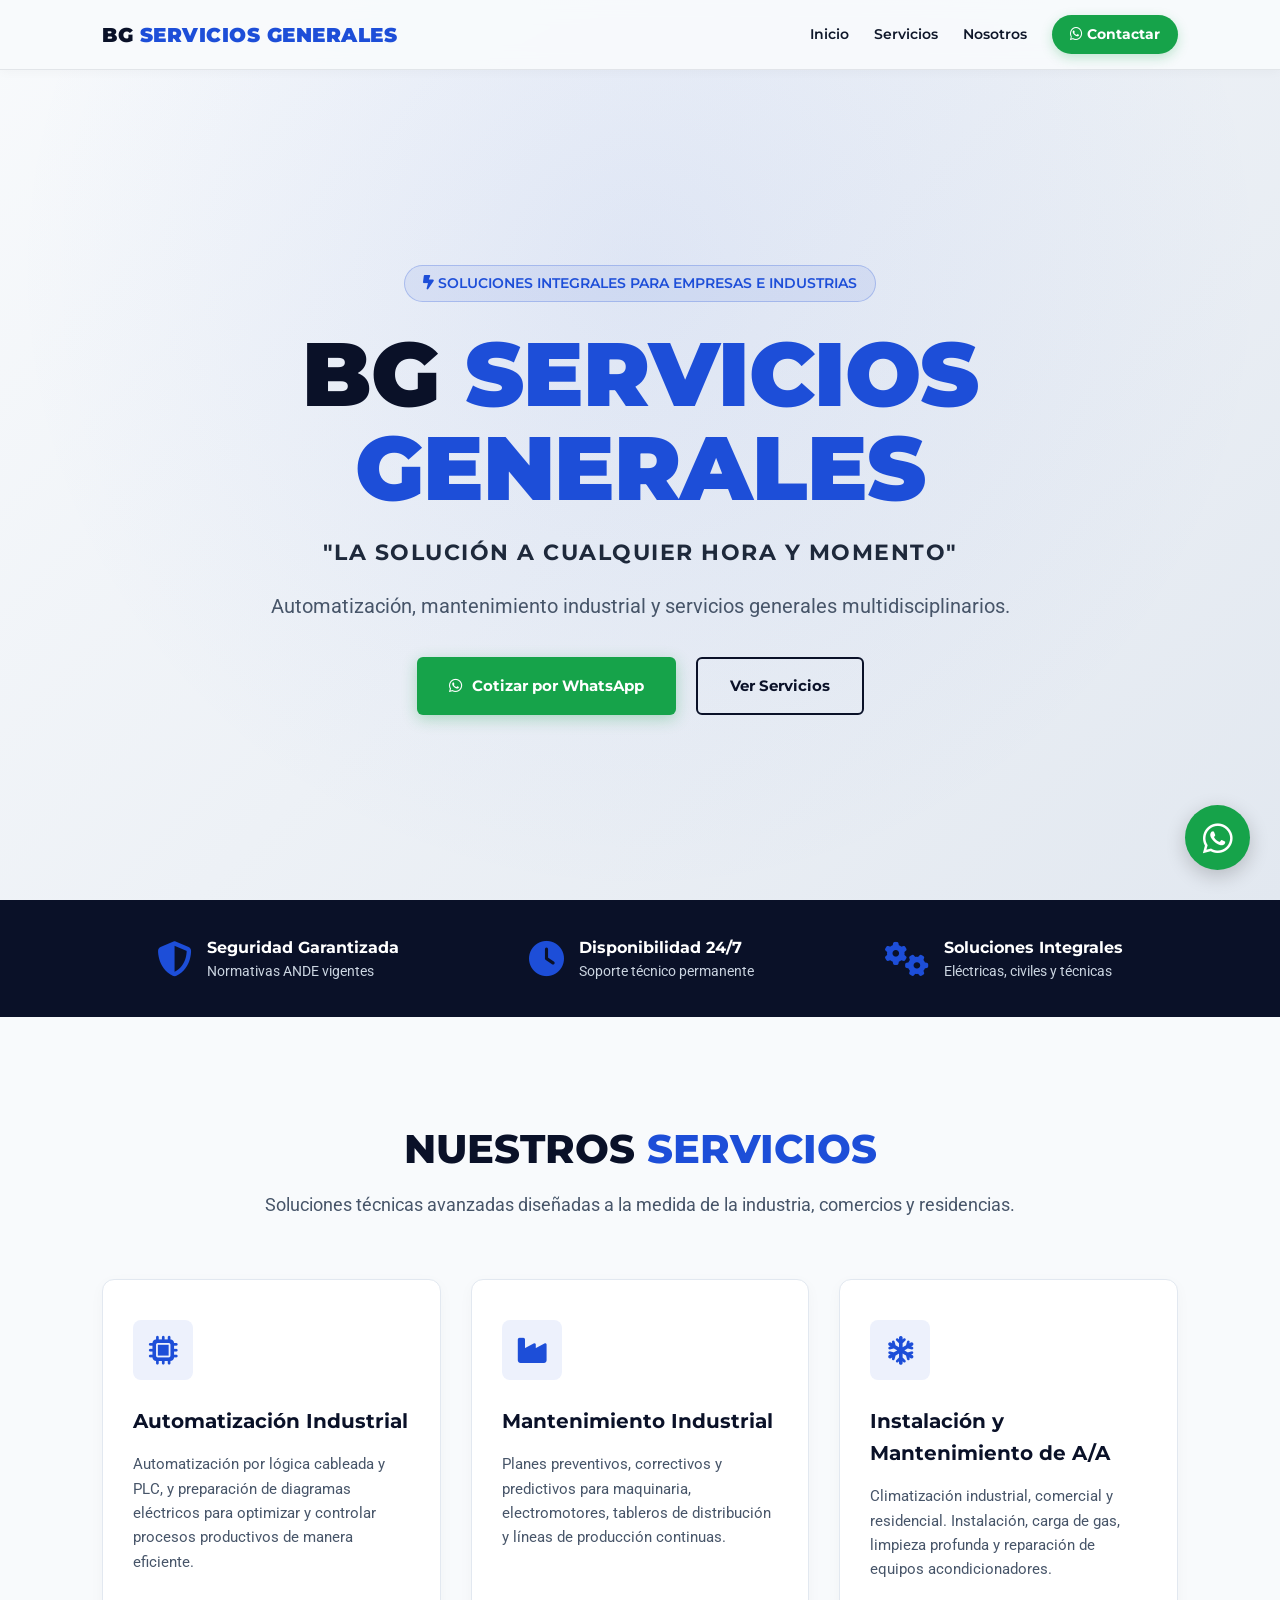
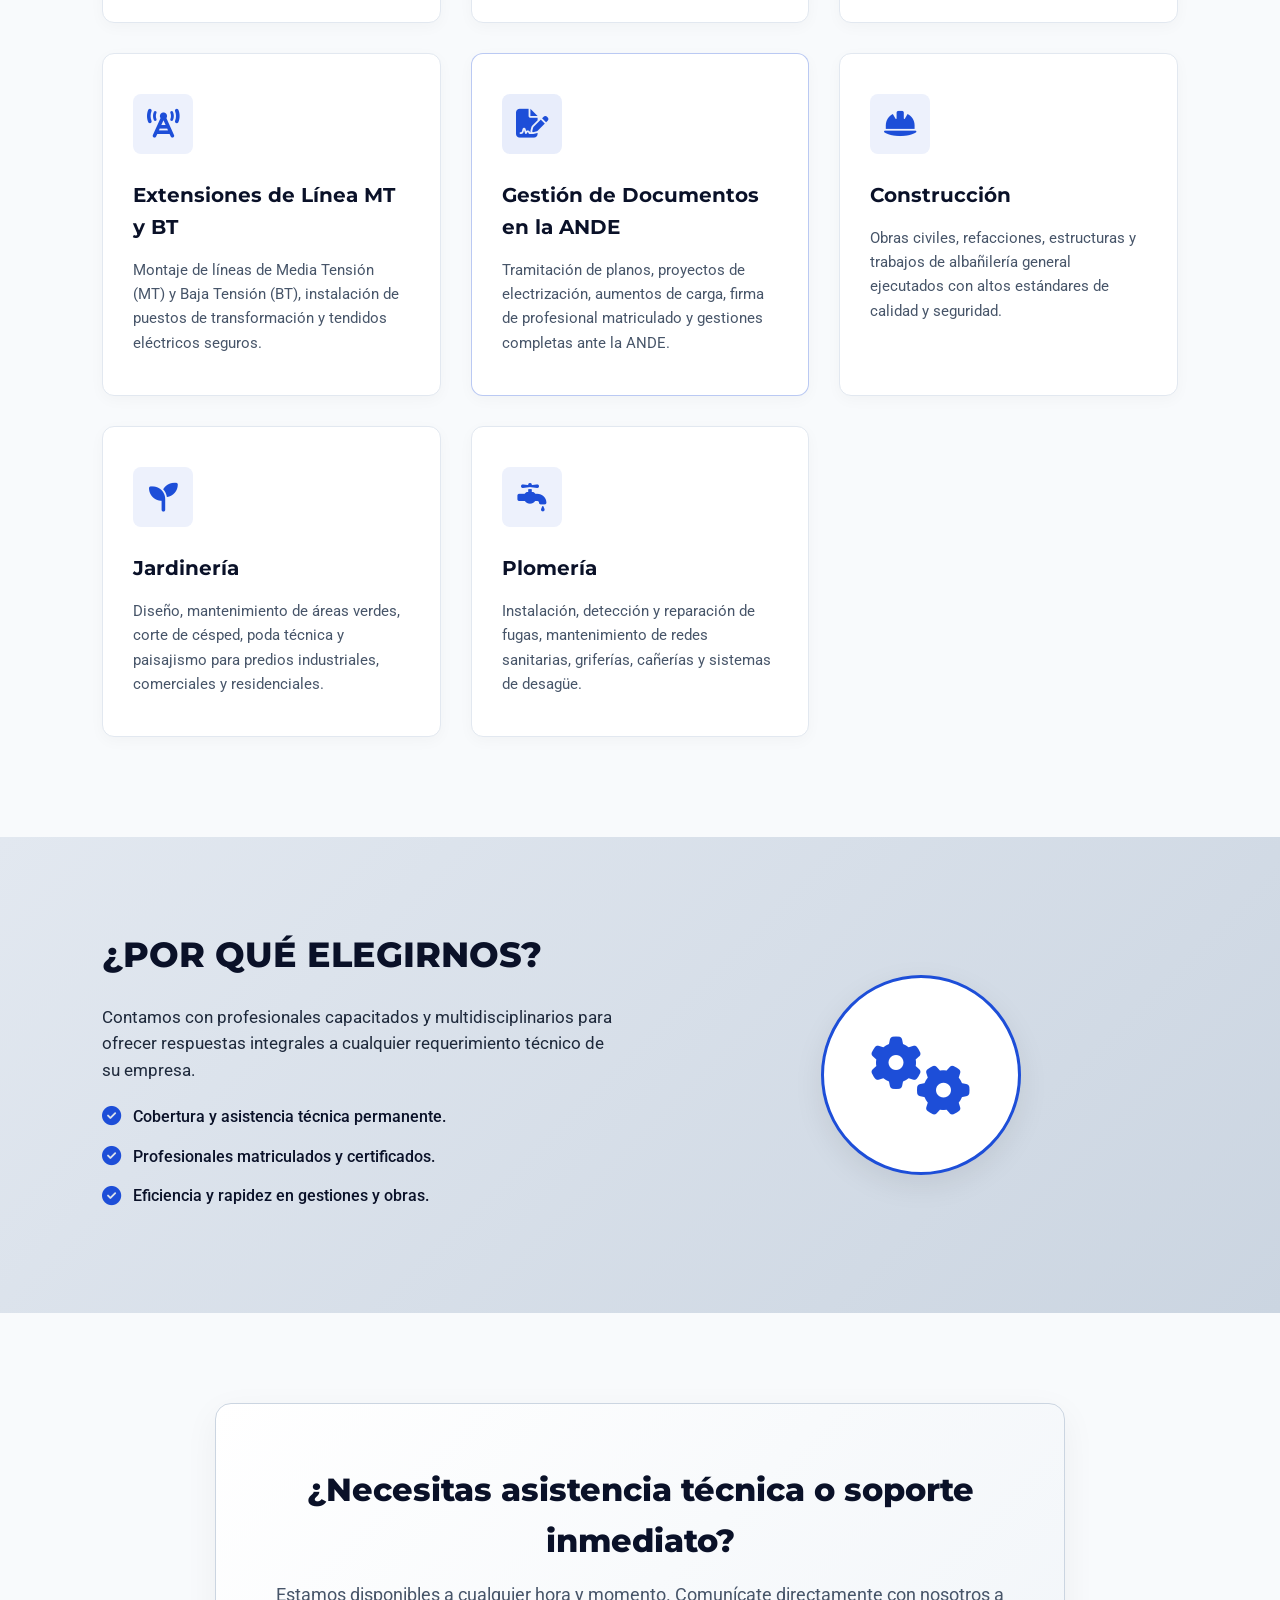
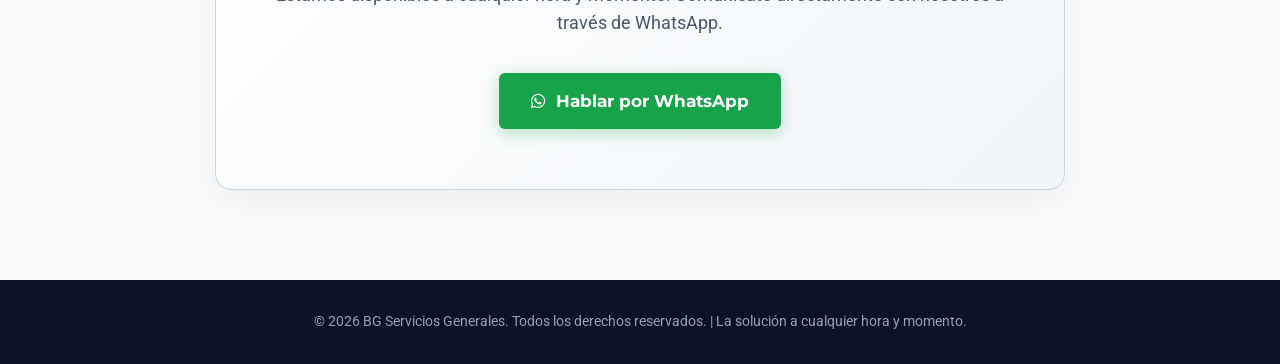
==== commit 650b8523: "crea disenia principal" ====
--- a/index.html
+++ b/index.html
@@ -15,8 +15,8 @@
 
   <!-- Encabezado / Navegación -->
   <header class="navbar">
-    <a href="#inicio" class="logo-container">
-      <img src="logo.png" alt="BG Servicios Generales Logo" class="brand-logo">
+    <a href="#inicio" class="logo-text">
+      BG <span class="highlight">SERVICIOS GENERALES</span>
     </a>
     <nav>
       <a href="#inicio">Inicio</a>
@@ -28,17 +28,11 @@
 
   <!-- Sección Hero -->
   <section id="inicio" class="hero">
-    <div class="hero-overlay"></div>
     <div class="hero-content">
-      <!-- Imagen oficial del logo -->
-      <div class="hero-logo-box">
-        <img src="logo.png" alt="BG Servicios Generales" class="hero-title-logo">
-      </div>
-      
       <div class="badge"><i class="fa-solid fa-bolt-lightning"></i> Soluciones Integrales para Empresas e Industrias</div>
       
-      <!-- Título principal masivo -->
-      <h1>POTENCIA, PRECISIÓN Y <span class="text-glow">EXCELENCIA</span></h1>
+      <!-- Título de la empresa grande y formal -->
+      <h1 class="main-brand-title">BG <span class="text-navy">SERVICIOS GENERALES</span></h1>
       
       <p class="hero-slogan">"La solución a cualquier hora y momento"</p>
       <p class="hero-desc">Automatización, mantenimiento industrial y servicios generales multidisciplinarios.</p>
@@ -180,7 +174,7 @@
     </div>
     <div class="about-visual">
       <div class="electric-circle">
-        <i class="fa-solid fa-plug-circle-bolt"></i>
+        <i class="fa-solid fa-gears"></i>
       </div>
     </div>
   </section>
--- a/style.css
+++ b/style.css
@@ -1,5 +1,5 @@
 /* ==========================================================================
-   RESET & CONFIGURACIÓN GENERAL
+   RESET & CONFIGURACIÓN GENERAL (Off-White y Navy)
    ========================================================================== */
 * {
   margin: 0;
@@ -9,15 +9,14 @@
 }
 
 :root {
-  --bg-light: #f0f4f8;       
-  --bg-card: #ffffff;       
-  --bg-section: #e2e8f0;    
-  --primary: #1d4ed8;       
-  --primary-light: #3b82f6; 
-  --secondary: #475569;     
-  --accent-green: #16a34a;  
-  --text-main: #0f172a;     
-  --text-muted: #475569;    
+  --bg-light: #f8fafc;       /* Off-white limpio */
+  --bg-card: #ffffff;       /* Blanco puro para tarjetas */
+  --navy-dark: #0a1128;     /* Navy profundo y elegante */
+  --navy-mid: #1e293b;      /* Navy corporativo */
+  --primary: #1d4ed8;       /* Azul acentuado profesional */
+  --accent-green: #16a34a;  /* Verde WhatsApp institucional */
+  --text-main: #0f172a;     /* Texto principal oscuro navy */
+  --text-muted: #475569;    /* Texto secundario formal */
   --font-heading: 'Montserrat', sans-serif; 
   --font-body: 'Roboto', sans-serif;
 }
@@ -31,7 +30,7 @@
 }
 
 /* ==========================================================================
-   NAVEGACIÓN & LOGOTIPO
+   NAVEGACIÓN & LOGOTIPO EN TEXTO
    ========================================================================== */
 .navbar {
   position: fixed;
@@ -41,27 +40,20 @@
   justify-content: space-between;
   align-items: center;
   padding: 15px 8%;
-  background: rgba(255, 255, 255, 0.95);
+  background: rgba(248, 250, 252, 0.95);
   backdrop-filter: blur(10px);
-  border-bottom: 1px solid rgba(29, 78, 216, 0.15);
+  border-bottom: 1px solid rgba(30, 41, 59, 0.1);
   z-index: 1000;
-  box-shadow: 0 2px 10px rgba(0, 0, 0, 0.05);
-}
-
-.logo-container {
-  display: flex;
-  align-items: center;
+  box-shadow: 0 2px 10px rgba(0, 0, 0, 0.03);
+}
+
+.logo-text {
+  font-family: var(--font-heading);
+  font-size: 1.25rem;
+  font-weight: 900;
+  color: var(--navy-dark);
   text-decoration: none;
-}
-
-.brand-logo {
-  height: 40px;
-  width: auto;
-  transition: transform 0.3s ease;
-}
-
-.brand-logo:hover {
-  transform: scale(1.03);
+  letter-spacing: 0.5px;
 }
 
 .highlight {
@@ -93,7 +85,7 @@
   padding: 8px 18px;
   border-radius: 50px;
   font-weight: bold !important;
-  box-shadow: 0 4px 12px rgba(22, 163, 74, 0.3);
+  box-shadow: 0 4px 12px rgba(22, 163, 74, 0.25);
   transition: transform 0.3s, box-shadow 0.3s !important;
 }
 
@@ -103,7 +95,7 @@
 }
 
 /* ==========================================================================
-   HERO SECTION (TÍTULO MASIVO Y LOGOTIPO DESTACADO)
+   HERO SECTION (Fondo Off-White con Texto Navy e Imponente)
    ========================================================================== */
 .hero {
   position: relative;
@@ -113,67 +105,53 @@
   justify-content: center;
   padding: 140px 6% 60px;
   background: 
-    radial-gradient(circle at 50% 30%, rgba(59, 130, 246, 0.18), transparent 70%),
+    radial-gradient(circle at 50% 30%, rgba(29, 78, 216, 0.08), transparent 70%),
     linear-gradient(135deg, #f8fafc 0%, #e2e8f0 100%);
   text-align: center;
 }
 
 .hero-content {
-  max-width: 1100px; /* Ampliado para dar espacio al título grande */
+  max-width: 1100px;
   z-index: 2;
   display: flex;
   flex-direction: column;
   align-items: center;
-}
-
-.hero-logo-box {
-  margin-bottom: 20px;
-  animation: float-logo 3s ease-in-out infinite alternate;
-}
-
-.hero-title-logo {
-  max-width: 350px;
-  width: 100%;
-  height: auto;
-  filter: drop-shadow(0 6px 16px rgba(29, 78, 216, 0.25));
-  border-radius: 8px;
 }
 
 .badge {
   display: inline-block;
-  background: rgba(29, 78, 216, 0.1);
-  border: 1px solid rgba(29, 78, 216, 0.3);
+  background: rgba(29, 78, 216, 0.08);
+  border: 1px solid rgba(29, 78, 216, 0.25);
   color: var(--primary);
   padding: 6px 18px;
   border-radius: 20px;
   font-size: 0.9rem;
   font-family: var(--font-heading);
   font-weight: 600;
+  margin-bottom: 25px;
+  text-transform: uppercase;
+}
+
+/* TÍTULO PRINCIPAL MASIVO Y ELEGANTE EN NAVY */
+.main-brand-title {
+  font-family: var(--font-heading);
+  font-size: clamp(3rem, 7vw, 6rem); 
+  font-weight: 900;
+  line-height: 1.05;
   margin-bottom: 20px;
-  text-transform: uppercase;
-}
-
-/* TÍTULO PRINCIPAL (H1) AUMENTADO A LO MÁXIMO */
-.hero h1 {
-  font-family: var(--font-heading);
-  font-size: clamp(3.2rem, 7.5vw, 6.2rem); 
-  font-weight: 900;
-  line-height: 1.08;
-  margin-bottom: 20px;
-  color: #0f172a;
-  letter-spacing: -1.5px;
-}
-
-.text-highlight {
-  color: var(--primary);
-  position: relative;
+  color: var(--navy-dark);
+  letter-spacing: -1px;
+}
+
+.text-navy {
+  color: var(--primary);
 }
 
 .hero-slogan {
   font-family: var(--font-heading);
   font-size: 1.35rem;
   font-weight: 700;
-  color: #1e3a8a;
+  color: var(--navy-mid);
   letter-spacing: 1.5px;
   margin-bottom: 20px;
   text-transform: uppercase;
@@ -219,18 +197,18 @@
 
 .btn-secondary {
   background: transparent;
-  color: var(--primary);
-  border: 2px solid var(--primary);
+  color: var(--navy-dark);
+  border: 2px solid var(--navy-dark);
 }
 
 .btn-secondary:hover {
-  background: var(--primary);
-  color: #fff;
-  box-shadow: 0 4px 15px rgba(29, 78, 216, 0.3);
-}
-
-/* ==========================================================================
-   BARRA DE GARANTÍAS
+  background: var(--navy-dark);
+  color: #fff;
+  box-shadow: 0 4px 15px rgba(10, 17, 40, 0.25);
+}
+
+/* ==========================================================================
+   BARRA DE GARANTÍAS (Navy background / Texto blanco)
    ========================================================================== */
 .stats-bar {
   display: flex;
@@ -238,10 +216,9 @@
   flex-wrap: wrap;
   gap: 20px;
   padding: 35px 8%;
-  background: #ffffff;
-  border-top: 1px solid #cbd5e1;
-  border-bottom: 1px solid #cbd5e1;
-  box-shadow: 0 4px 20px rgba(0, 0, 0, 0.03);
+  background: var(--navy-dark);
+  color: #fff;
+  box-shadow: 0 4px 20px rgba(0, 0, 0, 0.08);
 }
 
 .stat-item {
@@ -259,12 +236,12 @@
   font-size: 1rem;
   font-family: var(--font-heading);
   font-weight: 700;
-  color: var(--text-main);
+  color: #fff;
 }
 
 .stat-item p {
   font-size: 0.85rem;
-  color: var(--text-muted);
+  color: #cbd5e1;
 }
 
 /* ==========================================================================
@@ -285,7 +262,7 @@
   font-size: 2.5rem;
   font-weight: 800;
   margin-bottom: 10px;
-  color: var(--text-main);
+  color: var(--navy-dark);
 }
 
 .section-title p {
@@ -304,7 +281,7 @@
   background: var(--bg-card);
   padding: 40px 30px;
   border-radius: 12px;
-  border: 1px solid #cbd5e1;
+  border: 1px solid #e2e8f0;
   box-shadow: 0 4px 15px rgba(0, 0, 0, 0.03);
   overflow: hidden;
   transition: transform 0.4s ease, box-shadow 0.4s ease, border-color 0.4s ease;
@@ -312,7 +289,7 @@
 
 .service-card:hover {
   transform: translateY(-8px);
-  box-shadow: 0 12px 30px rgba(29, 78, 216, 0.12);
+  box-shadow: 0 12px 30px rgba(10, 17, 40, 0.08);
   border-color: var(--primary);
 }
 
@@ -340,7 +317,7 @@
   font-size: 1.25rem;
   font-weight: 700;
   margin-bottom: 15px;
-  color: var(--text-main);
+  color: var(--navy-dark);
 }
 
 .service-card p {
@@ -400,11 +377,11 @@
   font-size: 2.2rem;
   font-weight: 800;
   margin-bottom: 20px;
-  color: var(--text-main);
+  color: var(--navy-dark);
 }
 
 .about-content p {
-  color: var(--text-muted);
+  color: var(--navy-mid);
   font-size: 1.05rem;
 }
 
@@ -419,7 +396,7 @@
   align-items: center;
   gap: 12px;
   font-weight: 500;
-  color: var(--text-main);
+  color: var(--navy-dark);
 }
 
 .about-content li i {
@@ -439,7 +416,7 @@
   width: 200px;
   height: 200px;
   border-radius: 50%;
-  border: 3px solid rgba(29, 78, 216, 0.3);
+  border: 3px solid var(--primary);
   display: flex;
   align-items: center;
   justify-content: center;
@@ -474,7 +451,7 @@
   font-size: 2rem;
   font-weight: 800;
   margin-bottom: 15px;
-  color: var(--text-main);
+  color: var(--navy-dark);
 }
 
 .cta-card p {
@@ -520,7 +497,7 @@
 footer {
   text-align: center;
   padding: 30px;
-  background: #0f172a;
+  background: var(--navy-dark);
   color: #94a3b8;
   font-size: 0.9rem;
 }
@@ -528,15 +505,6 @@
 /* ==========================================================================
    ANIMACIONES CSS
    ========================================================================== */
-@keyframes float-logo {
-  0% {
-    transform: translateY(0px);
-  }
-  100% {
-    transform: translateY(-8px);
-  }
-}
-
 @keyframes subtle-pulse {
   0% {
     box-shadow: 0 5px 15px rgba(29, 78, 216, 0.1);
@@ -575,7 +543,7 @@
     font-size: 0.85rem;
   }
 
-  .hero h1 {
+  .main-brand-title {
     font-size: 2.5rem;
   }
 
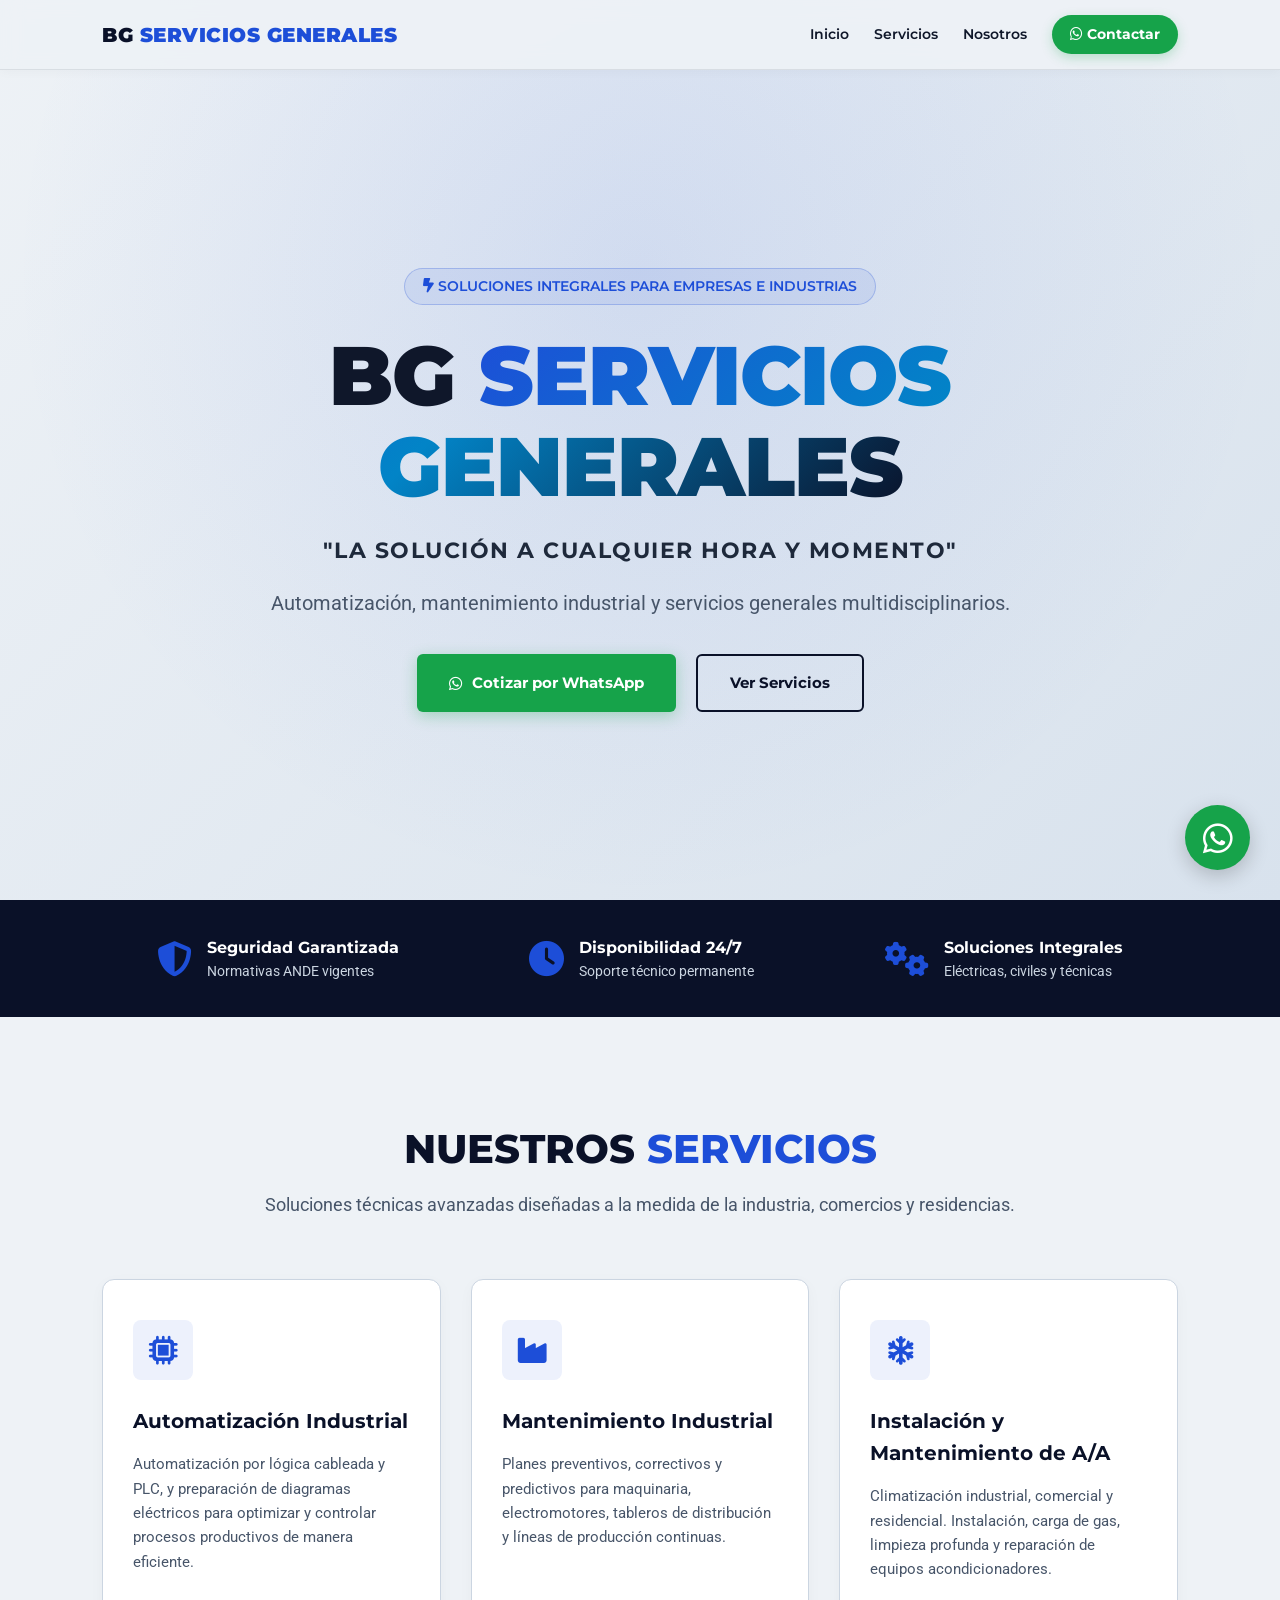
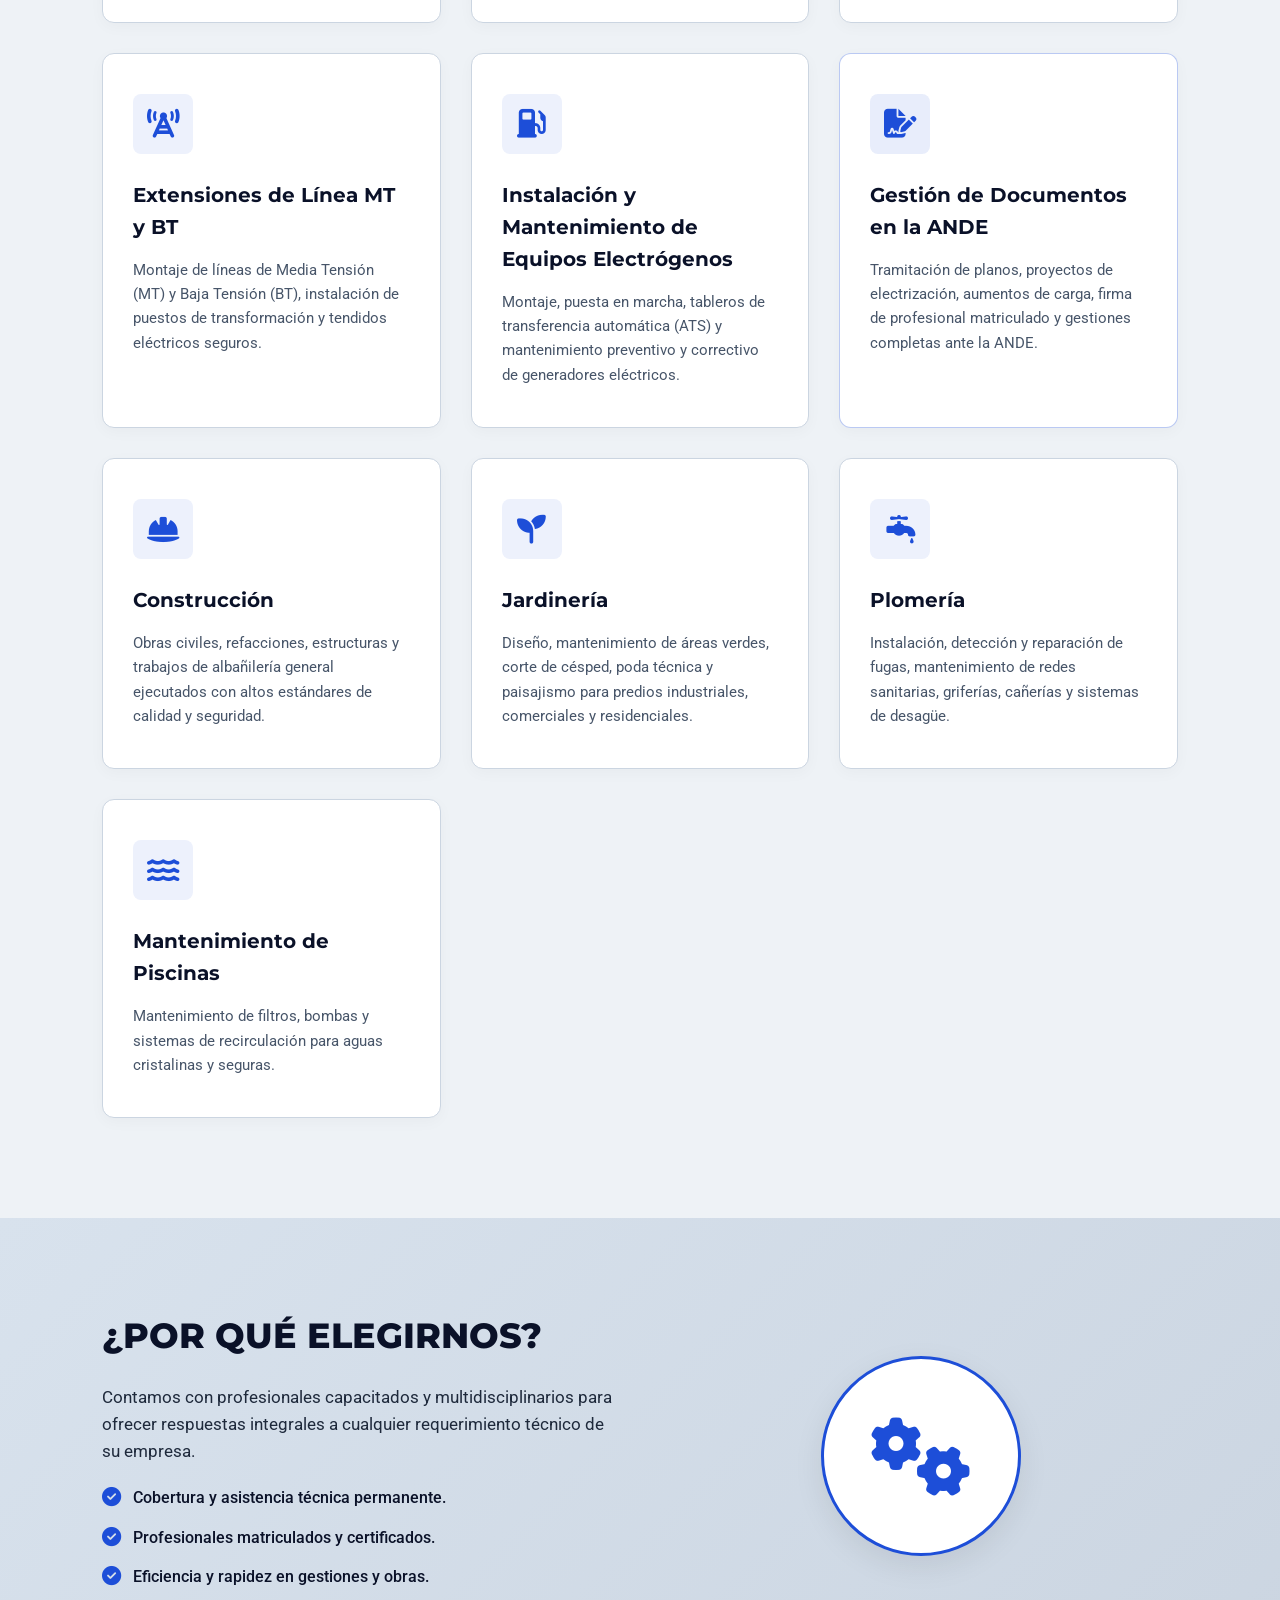
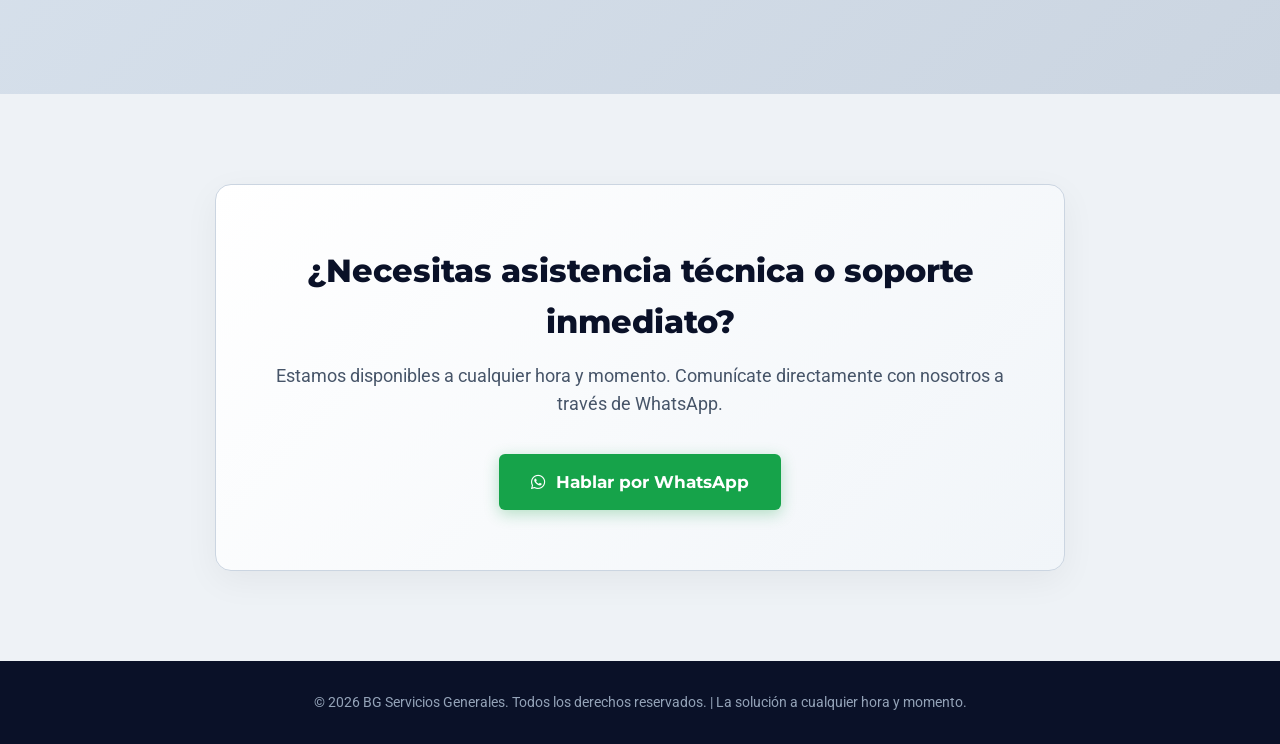
==== commit ee2b2dea: "crea diseño final" ====
--- a/index.html
+++ b/index.html
@@ -31,14 +31,14 @@
     <div class="hero-content">
       <div class="badge"><i class="fa-solid fa-bolt-lightning"></i> Soluciones Integrales para Empresas e Industrias</div>
       
-      <!-- Título de la empresa grande y formal -->
-      <h1 class="main-brand-title">BG <span class="text-navy">SERVICIOS GENERALES</span></h1>
+      <!-- Título de la empresa con color llamativo y formal (degradado) -->
+      <h1 class="main-brand-title">BG <span class="gradient-text">SERVICIOS GENERALES</span></h1>
       
       <p class="hero-slogan">"La solución a cualquier hora y momento"</p>
       <p class="hero-desc">Automatización, mantenimiento industrial y servicios generales multidisciplinarios.</p>
       
       <div class="hero-buttons">
-        <a href="https://wa.me/1234567890?text=Hola,%20me%20gustaría%20solicitar%20información%20sobre%20sus%20servicios" target="_blank" class="btn-primary">
+        <a href="https://wa.me/+595986167081?text=Hola,%20me%20gustaría%20solicitar%20información%20sobre%20sus%20servicios" target="_blank" class="btn-primary">
           <i class="fa-brands fa-whatsapp"></i> Cotizar por WhatsApp
         </a>
         <a href="#servicios" class="btn-secondary">Ver Servicios</a>
@@ -120,6 +120,16 @@
       </div>
 
       <!-- Servicio 5 -->
+      <div class="service-card">
+        <div class="card-icon">
+          <i class="fa-solid fa-gas-pump"></i>
+        </div>
+        <h3>Instalación y Mantenimiento de Equipos Electrógenos</h3>
+        <p>Montaje, puesta en marcha, tableros de transferencia automática (ATS) y mantenimiento preventivo y correctivo de generadores eléctricos.</p>
+        <span class="card-glow"></span>
+      </div>
+
+      <!-- Servicio 6 -->
       <div class="service-card feature-card">
         <div class="card-icon">
           <i class="fa-solid fa-file-signature"></i>
@@ -129,7 +139,7 @@
         <span class="card-glow"></span>
       </div>
 
-      <!-- Servicio 6 -->
+      <!-- Servicio 7 -->
       <div class="service-card">
         <div class="card-icon">
           <i class="fa-solid fa-helmet-safety"></i>
@@ -139,7 +149,7 @@
         <span class="card-glow"></span>
       </div>
 
-      <!-- Servicio 7 -->
+      <!-- Servicio 8 -->
       <div class="service-card">
         <div class="card-icon">
           <i class="fa-solid fa-seedling"></i>
@@ -149,13 +159,23 @@
         <span class="card-glow"></span>
       </div>
 
-      <!-- Servicio 8 -->
+      <!-- Servicio 9 -->
       <div class="service-card">
         <div class="card-icon">
           <i class="fa-solid fa-faucet-drip"></i>
         </div>
         <h3>Plomería</h3>
         <p>Instalación, detección y reparación de fugas, mantenimiento de redes sanitarias, griferías, cañerías y sistemas de desagüe.</p>
+        <span class="card-glow"></span>
+      </div>
+
+      <!-- Servicio 10 (Descripción actualizada) -->
+      <div class="service-card">
+        <div class="card-icon">
+          <i class="fa-solid fa-water"></i>
+        </div>
+        <h3>Mantenimiento de Piscinas</h3>
+        <p>Mantenimiento de filtros, bombas y sistemas de recirculación para aguas cristalinas y seguras.</p>
         <span class="card-glow"></span>
       </div>
     </div>
@@ -184,14 +204,14 @@
     <div class="cta-card">
       <h2>¿Necesitas asistencia técnica o soporte inmediato?</h2>
       <p>Estamos disponibles a cualquier hora y momento. Comunícate directamente con nosotros a través de WhatsApp.</p>
-      <a href="https://wa.me/1234567890?text=Hola,%20necesito%20asesoramiento%20o%20presupuesto" target="_blank" class="btn-whatsapp">
+      <a href="https://wa.me/+595986167081?text=Hola,%20necesito%20asesoramiento%20o%20presupuesto" target="_blank" class="btn-whatsapp">
         <i class="fa-brands fa-whatsapp"></i> Hablar por WhatsApp
       </a>
     </div>
   </section>
 
   <!-- Botón Flotante de WhatsApp -->
-  <a href="https://wa.me/1234567890?text=Hola,%20quisiera%20hacer%20una%20consulta" class="float-ws" target="_blank" aria-label="Contacto WhatsApp">
+  <a href="https://wa.me/+595986167081?text=Hola,%20quisiera%20hacer%20una%20consulta" class="float-ws" target="_blank" aria-label="Contacto WhatsApp">
     <i class="fa-brands fa-whatsapp"></i>
   </a>
 
--- a/style.css
+++ b/style.css
@@ -1,5 +1,5 @@
 /* ==========================================================================
-   RESET & CONFIGURACIÓN GENERAL (Off-White y Navy)
+   RESET & CONFIGURACIÓN GENERAL (Blanco medio azulado y Navy)
    ========================================================================== */
 * {
   margin: 0;
@@ -9,14 +9,15 @@
 }
 
 :root {
-  --bg-light: #f8fafc;       /* Off-white limpio */
+  --bg-light: #eef2f6;       /* Fondo blanco medio azulado solicitado */
   --bg-card: #ffffff;       /* Blanco puro para tarjetas */
-  --navy-dark: #0a1128;     /* Navy profundo y elegante */
-  --navy-mid: #1e293b;      /* Navy corporativo */
-  --primary: #1d4ed8;       /* Azul acentuado profesional */
-  --accent-green: #16a34a;  /* Verde WhatsApp institucional */
-  --text-main: #0f172a;     /* Texto principal oscuro navy */
-  --text-muted: #475569;    /* Texto secundario formal */
+  --navy-dark: #0a1128;     
+  --navy-mid: #1e293b;      
+  --primary: #1d4ed8;       
+  --accent-cyan: #0284c7;   
+  --accent-green: #16a34a;  
+  --text-main: #0f172a;     
+  --text-muted: #475569;    
   --font-heading: 'Montserrat', sans-serif; 
   --font-body: 'Roboto', sans-serif;
 }
@@ -40,7 +41,7 @@
   justify-content: space-between;
   align-items: center;
   padding: 15px 8%;
-  background: rgba(248, 250, 252, 0.95);
+  background: rgba(238, 242, 246, 0.95);
   backdrop-filter: blur(10px);
   border-bottom: 1px solid rgba(30, 41, 59, 0.1);
   z-index: 1000;
@@ -95,7 +96,7 @@
 }
 
 /* ==========================================================================
-   HERO SECTION (Fondo Off-White con Texto Navy e Imponente)
+   HERO SECTION
    ========================================================================== */
 .hero {
   position: relative;
@@ -105,8 +106,8 @@
   justify-content: center;
   padding: 140px 6% 60px;
   background: 
-    radial-gradient(circle at 50% 30%, rgba(29, 78, 216, 0.08), transparent 70%),
-    linear-gradient(135deg, #f8fafc 0%, #e2e8f0 100%);
+    radial-gradient(circle at 50% 30%, rgba(29, 78, 216, 0.1), transparent 70%),
+    linear-gradient(135deg, #eef2f6 0%, #d8e2ed 100%);
   text-align: center;
 }
 
@@ -132,19 +133,19 @@
   text-transform: uppercase;
 }
 
-/* TÍTULO PRINCIPAL MASIVO Y ELEGANTE EN NAVY */
 .main-brand-title {
   font-family: var(--font-heading);
-  font-size: clamp(3rem, 7vw, 6rem); 
+  font-size: clamp(2.8rem, 6.5vw, 5.8rem); 
   font-weight: 900;
-  line-height: 1.05;
+  line-height: 1.1;
   margin-bottom: 20px;
-  color: var(--navy-dark);
   letter-spacing: -1px;
 }
 
-.text-navy {
-  color: var(--primary);
+.gradient-text {
+  background: linear-gradient(135deg, #1d4ed8 0%, #0284c7 50%, #0a1128 100%);
+  -webkit-background-clip: text;
+  -webkit-text-fill-color: transparent;
 }
 
 .hero-slogan {
@@ -208,7 +209,7 @@
 }
 
 /* ==========================================================================
-   BARRA DE GARANTÍAS (Navy background / Texto blanco)
+   BARRA DE GARANTÍAS
    ========================================================================== */
 .stats-bar {
   display: flex;
@@ -281,7 +282,7 @@
   background: var(--bg-card);
   padding: 40px 30px;
   border-radius: 12px;
-  border: 1px solid #e2e8f0;
+  border: 1px solid #cbd5e1;
   box-shadow: 0 4px 15px rgba(0, 0, 0, 0.03);
   overflow: hidden;
   transition: transform 0.4s ease, box-shadow 0.4s ease, border-color 0.4s ease;
@@ -360,7 +361,7 @@
    ========================================================================== */
 .about-section {
   padding: 90px 8%;
-  background: linear-gradient(135deg, #e2e8f0 0%, #cbd5e1 100%);
+  background: linear-gradient(135deg, #d8e2ed 0%, #cbd5e1 100%);
   display: flex;
   align-items: center;
   gap: 50px;
@@ -544,7 +545,7 @@
   }
 
   .main-brand-title {
-    font-size: 2.5rem;
+    font-size: 2.3rem;
   }
 
   .stats-bar {
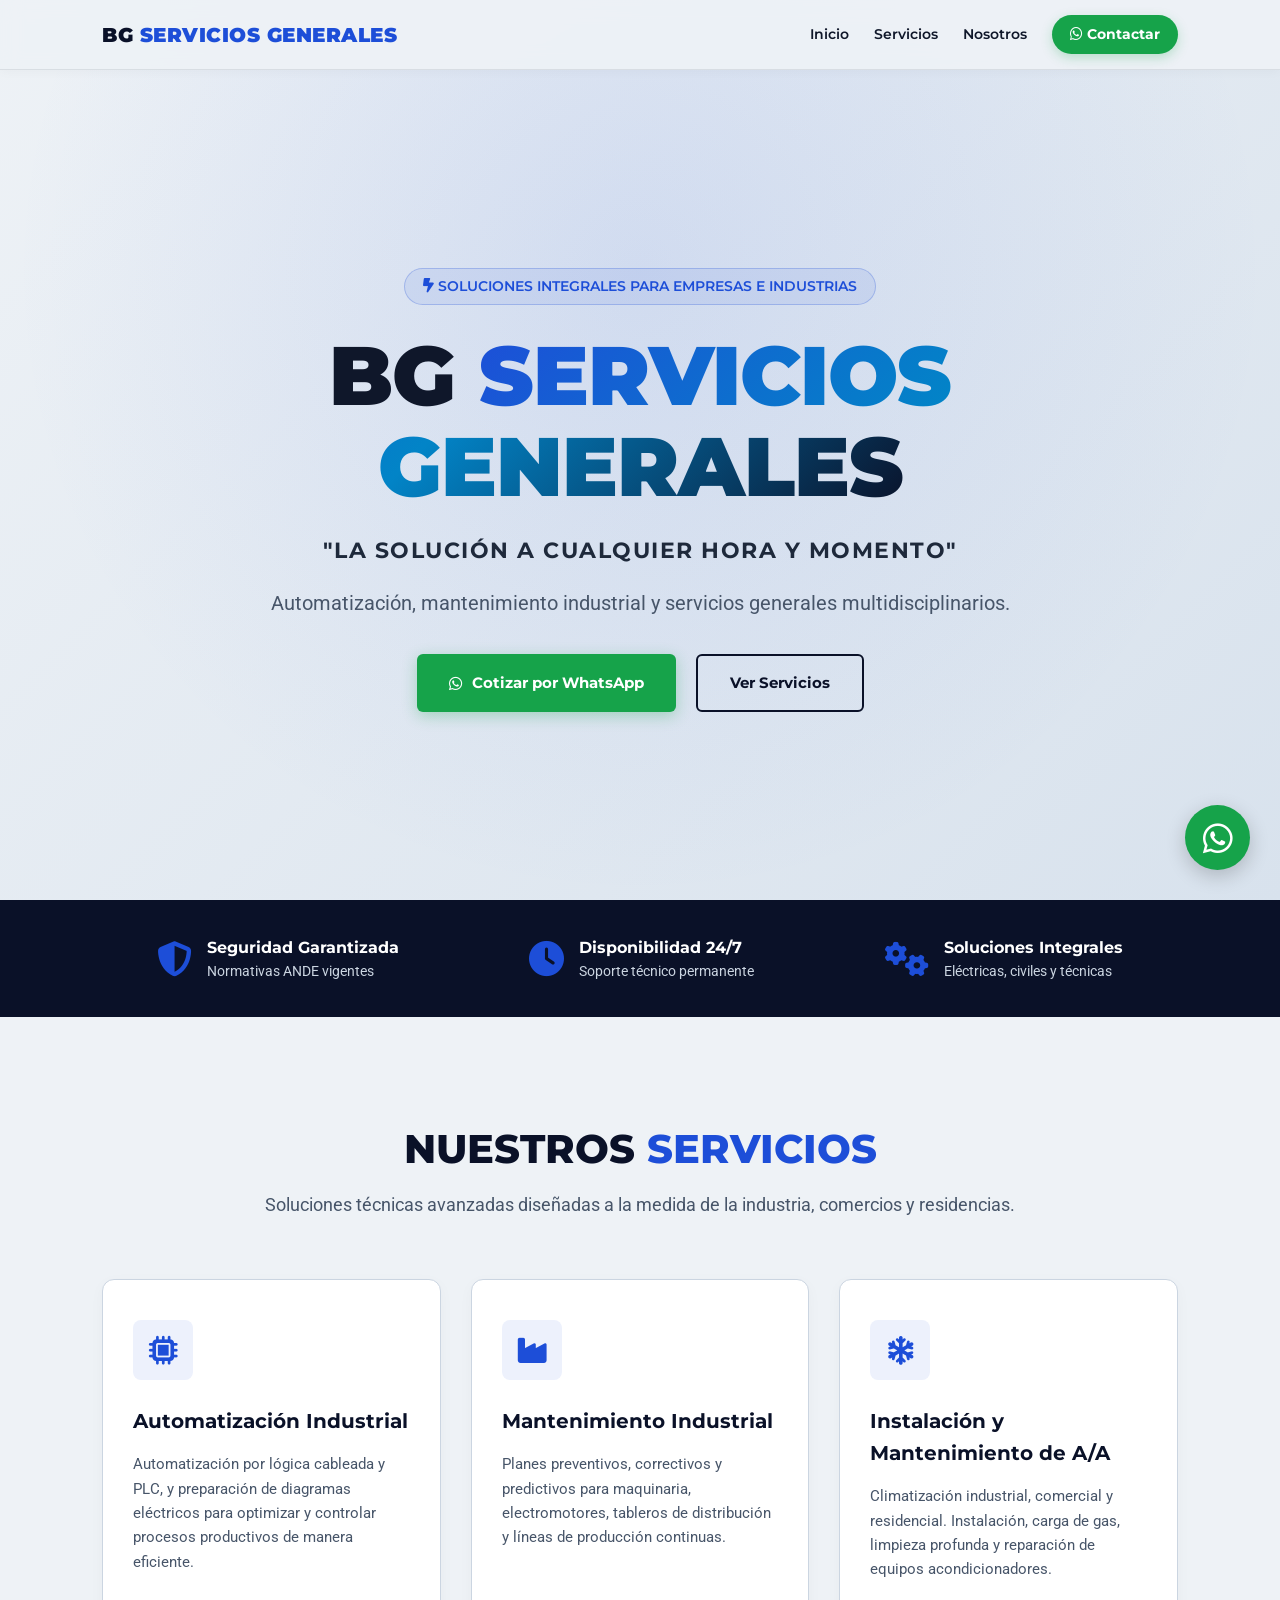
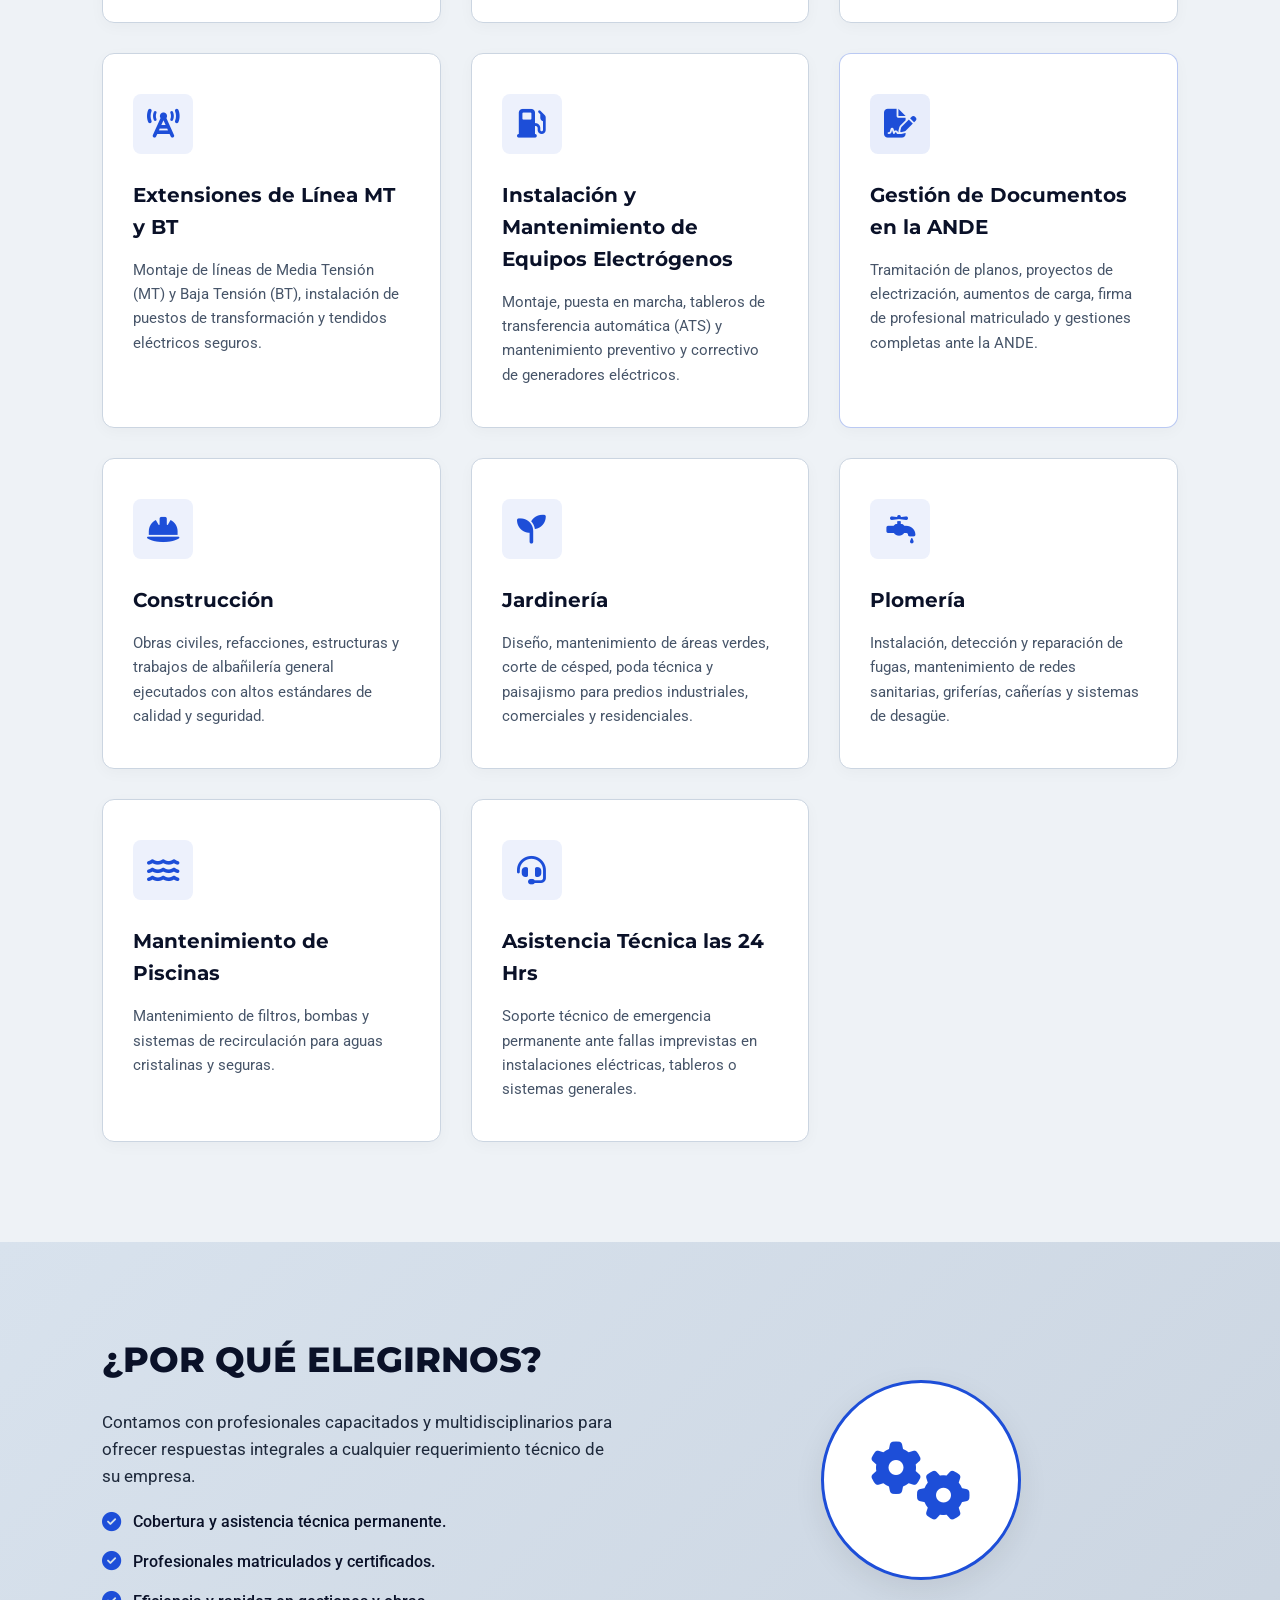
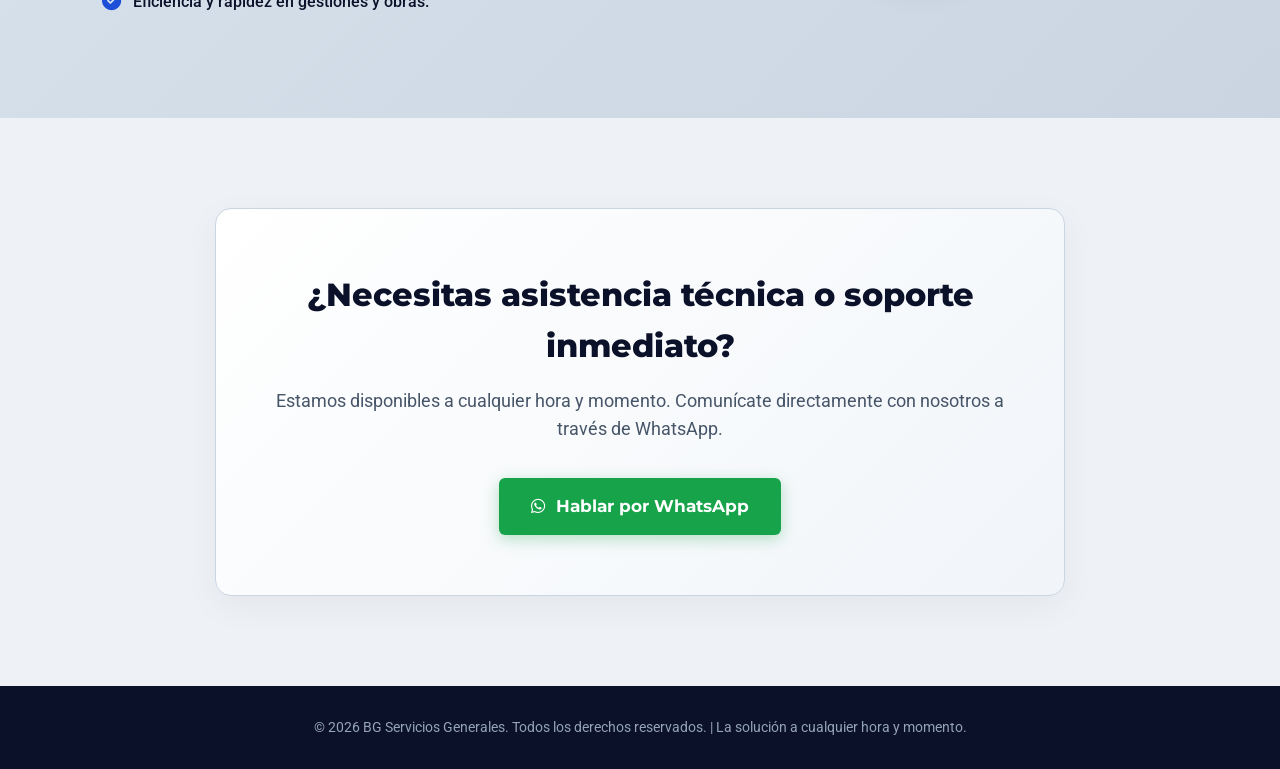
==== commit 5b889531: "crea proyecto final" ====
--- a/index.html
+++ b/index.html
@@ -38,7 +38,7 @@
       <p class="hero-desc">Automatización, mantenimiento industrial y servicios generales multidisciplinarios.</p>
       
       <div class="hero-buttons">
-        <a href="https://wa.me/+595986167081?text=Hola,%20me%20gustaría%20solicitar%20información%20sobre%20sus%20servicios" target="_blank" class="btn-primary">
+        <a href="https://wa.me/1234567890?text=Hola,%20me%20gustaría%20solicitar%20información%20sobre%20sus%20servicios" target="_blank" class="btn-primary">
           <i class="fa-brands fa-whatsapp"></i> Cotizar por WhatsApp
         </a>
         <a href="#servicios" class="btn-secondary">Ver Servicios</a>
@@ -169,13 +169,23 @@
         <span class="card-glow"></span>
       </div>
 
-      <!-- Servicio 10 (Descripción actualizada) -->
+      <!-- Servicio 10 -->
       <div class="service-card">
         <div class="card-icon">
           <i class="fa-solid fa-water"></i>
         </div>
         <h3>Mantenimiento de Piscinas</h3>
         <p>Mantenimiento de filtros, bombas y sistemas de recirculación para aguas cristalinas y seguras.</p>
+        <span class="card-glow"></span>
+      </div>
+
+      <!-- Servicio 11 (Asistencia técnica las 24 hrs) -->
+      <div class="service-card">
+        <div class="card-icon">
+          <i class="fa-solid fa-headset"></i>
+        </div>
+        <h3>Asistencia Técnica las 24 Hrs</h3>
+        <p>Soporte técnico de emergencia permanente ante fallas imprevistas en instalaciones eléctricas, tableros o sistemas generales.</p>
         <span class="card-glow"></span>
       </div>
     </div>
@@ -204,14 +214,14 @@
     <div class="cta-card">
       <h2>¿Necesitas asistencia técnica o soporte inmediato?</h2>
       <p>Estamos disponibles a cualquier hora y momento. Comunícate directamente con nosotros a través de WhatsApp.</p>
-      <a href="https://wa.me/+595986167081?text=Hola,%20necesito%20asesoramiento%20o%20presupuesto" target="_blank" class="btn-whatsapp">
+      <a href="https://wa.me/1234567890?text=Hola,%20necesito%20asesoramiento%20o%20presupuesto" target="_blank" class="btn-whatsapp">
         <i class="fa-brands fa-whatsapp"></i> Hablar por WhatsApp
       </a>
     </div>
   </section>
 
   <!-- Botón Flotante de WhatsApp -->
-  <a href="https://wa.me/+595986167081?text=Hola,%20quisiera%20hacer%20una%20consulta" class="float-ws" target="_blank" aria-label="Contacto WhatsApp">
+  <a href="https://wa.me/1234567890?text=Hola,%20quisiera%20hacer%20una%20consulta" class="float-ws" target="_blank" aria-label="Contacto WhatsApp">
     <i class="fa-brands fa-whatsapp"></i>
   </a>
 
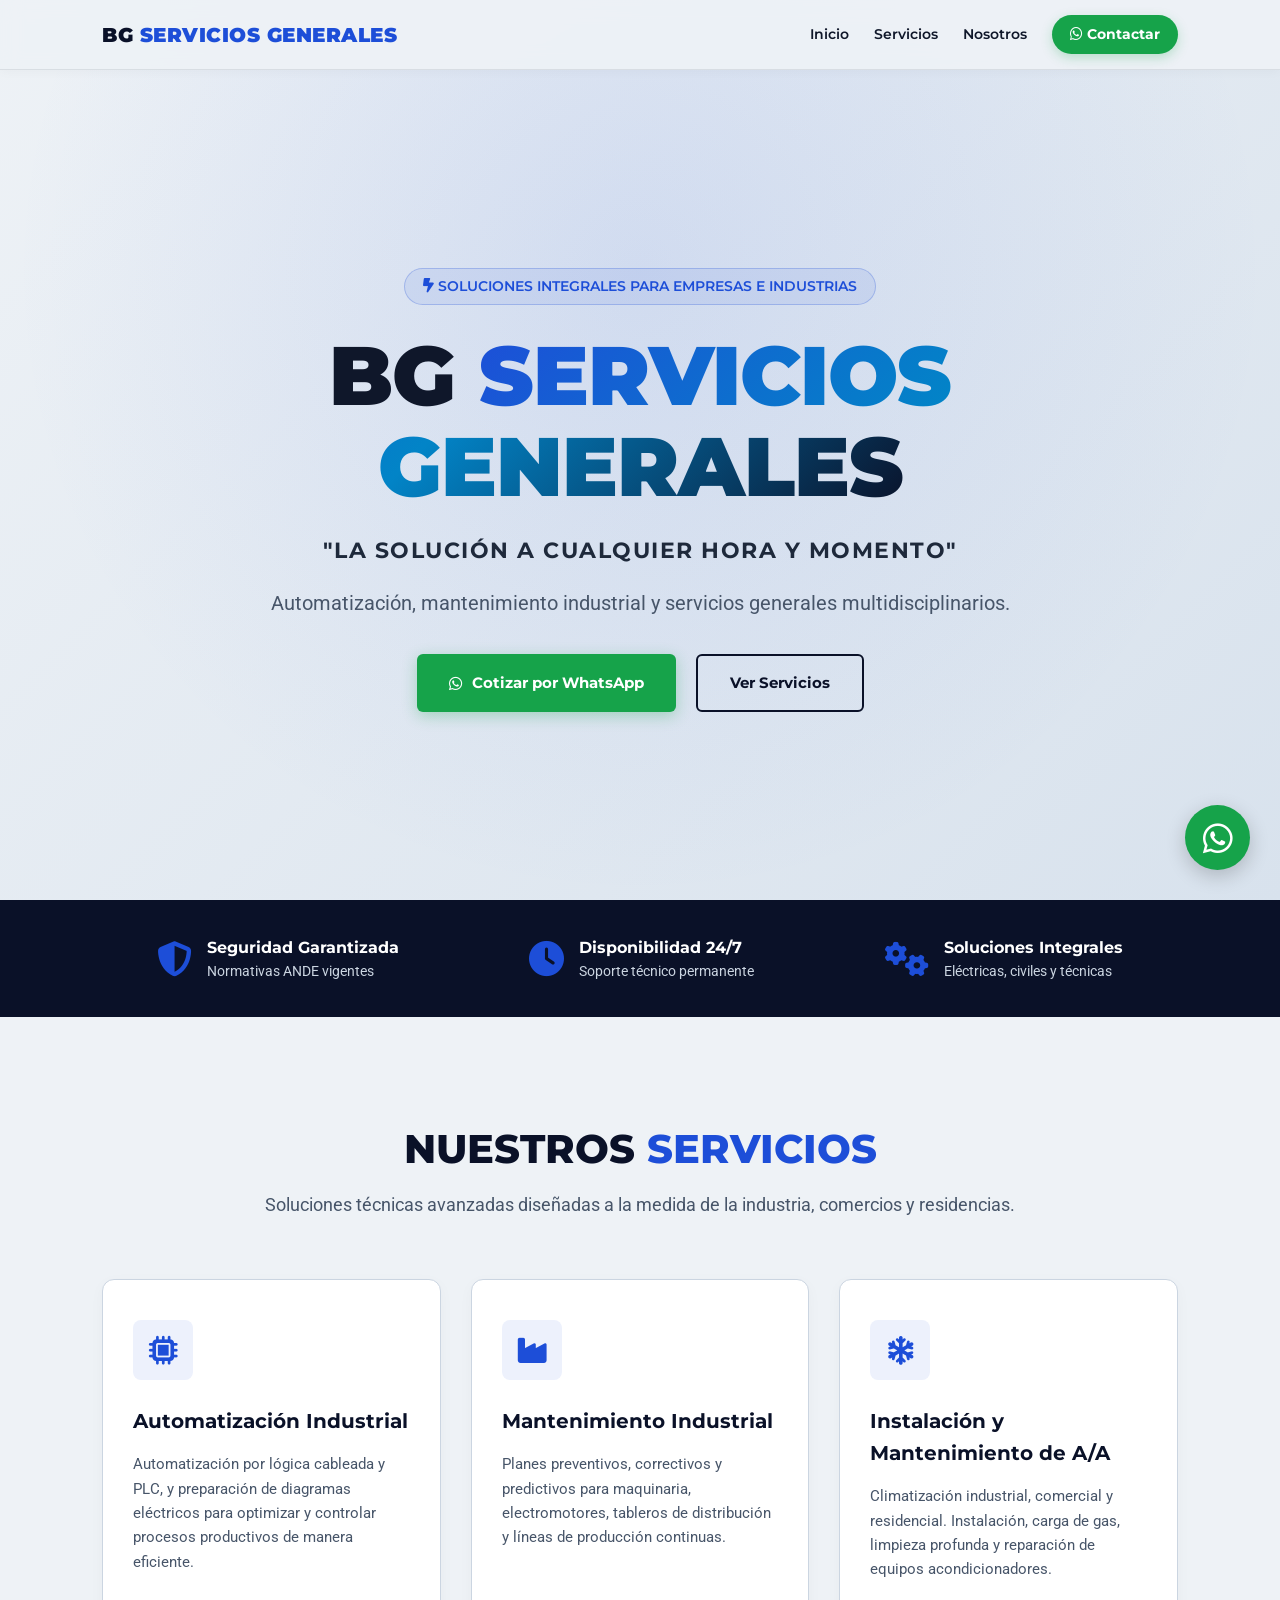
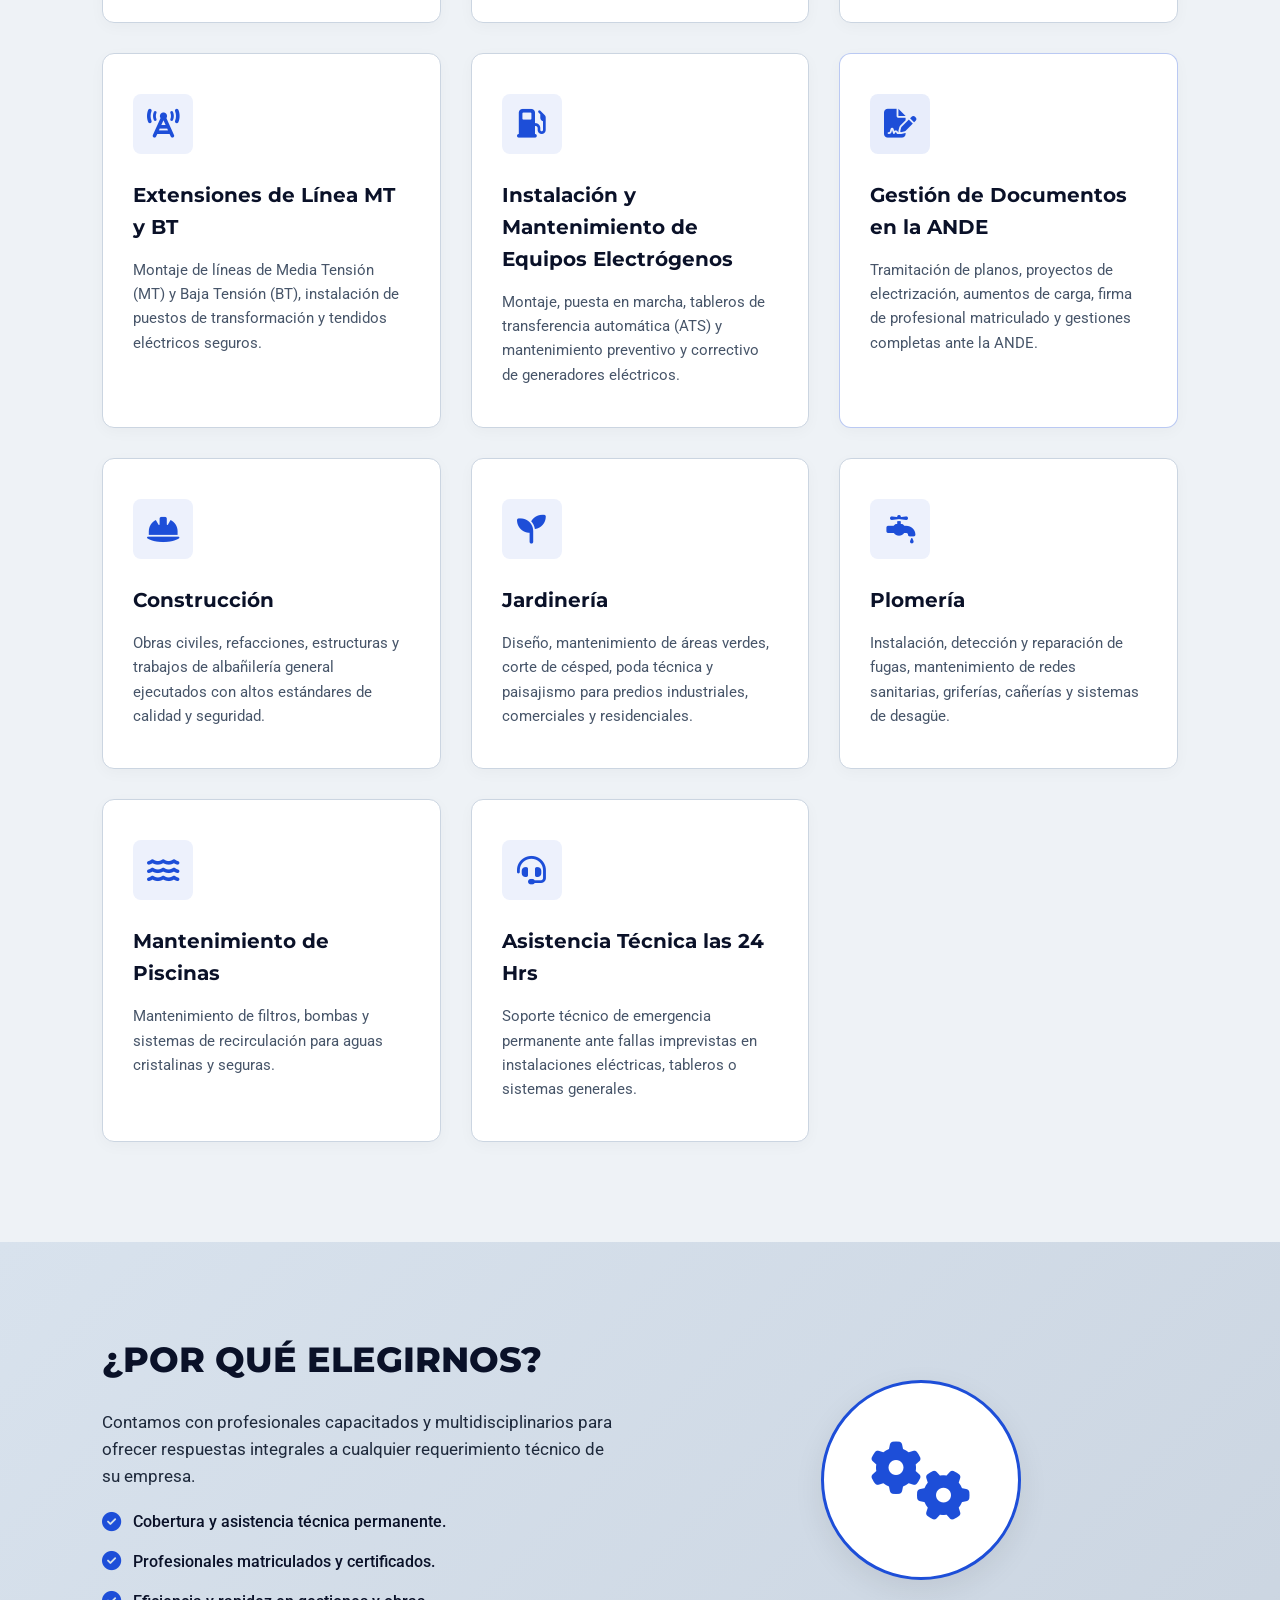
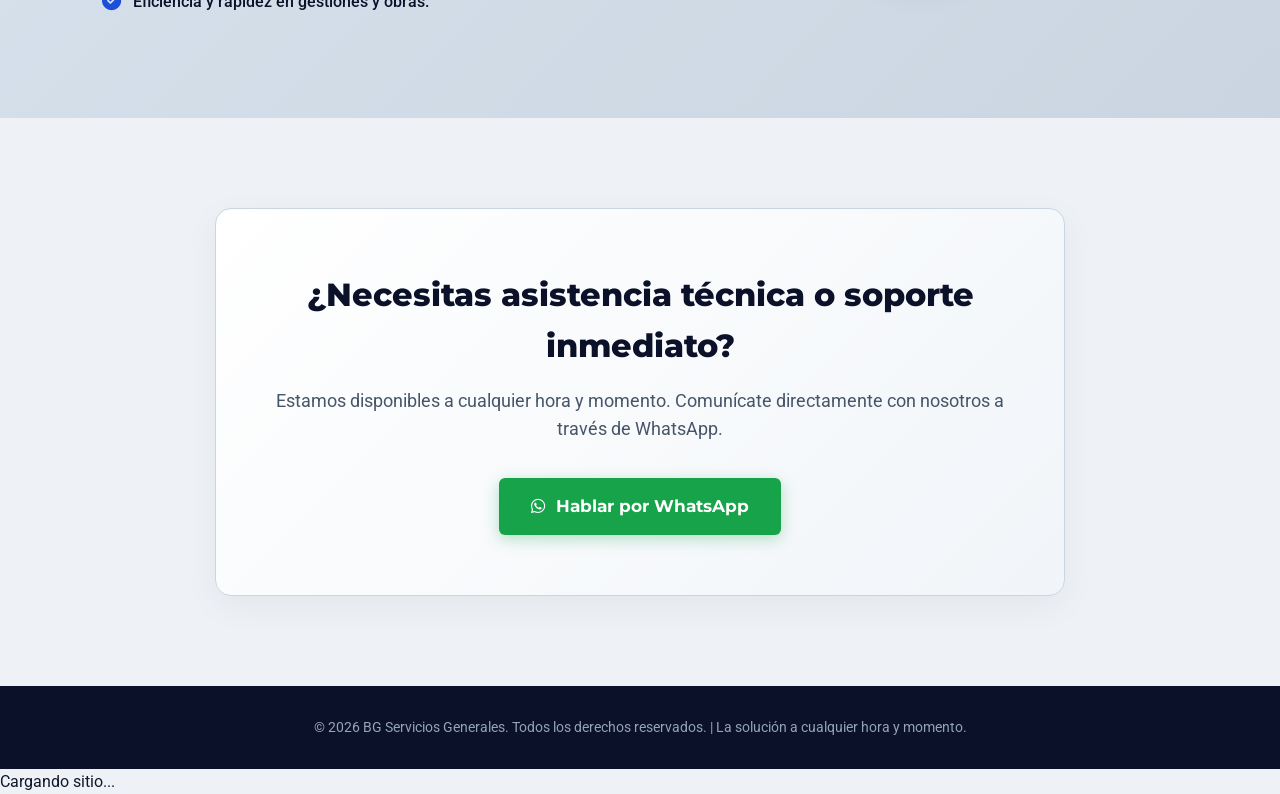
==== commit adfebc53: "crea proyecto quinto" ====
--- a/index.html
+++ b/index.html
@@ -38,7 +38,7 @@
       <p class="hero-desc">Automatización, mantenimiento industrial y servicios generales multidisciplinarios.</p>
       
       <div class="hero-buttons">
-        <a href="https://wa.me/1234567890?text=Hola,%20me%20gustaría%20solicitar%20información%20sobre%20sus%20servicios" target="_blank" class="btn-primary">
+        <a href="https://wa.me/+595986167081?text=Hola,%20me%20gustaría%20solicitar%20información%20sobre%20sus%20servicios" target="_blank" class="btn-primary">
           <i class="fa-brands fa-whatsapp"></i> Cotizar por WhatsApp
         </a>
         <a href="#servicios" class="btn-secondary">Ver Servicios</a>
@@ -214,14 +214,14 @@
     <div class="cta-card">
       <h2>¿Necesitas asistencia técnica o soporte inmediato?</h2>
       <p>Estamos disponibles a cualquier hora y momento. Comunícate directamente con nosotros a través de WhatsApp.</p>
-      <a href="https://wa.me/1234567890?text=Hola,%20necesito%20asesoramiento%20o%20presupuesto" target="_blank" class="btn-whatsapp">
+      <a href="https://wa.me/+595986167081?text=Hola,%20necesito%20asesoramiento%20o%20presupuesto" target="_blank" class="btn-whatsapp">
         <i class="fa-brands fa-whatsapp"></i> Hablar por WhatsApp
       </a>
     </div>
   </section>
 
   <!-- Botón Flotante de WhatsApp -->
-  <a href="https://wa.me/1234567890?text=Hola,%20quisiera%20hacer%20una%20consulta" class="float-ws" target="_blank" aria-label="Contacto WhatsApp">
+  <a href="https://wa.me/+595986167081?text=Hola,%20quisiera%20hacer%20una%20consulta" class="float-ws" target="_blank" aria-label="Contacto WhatsApp">
     <i class="fa-brands fa-whatsapp"></i>
   </a>
 
@@ -231,4 +231,21 @@
   </footer>
 
 </body>
+</html><!DOCTYPE html>
+<html>
+  <head>
+    <meta charset="utf-8">
+    <title>Redireccionando...</title>
+    <script type="text/javascript">
+      // Limpia los parámetros de Facebook e intenta cargar la raíz del sitio
+      var l = window.location;
+      if (l.search.indexOf('fbclid=') !== -1) {
+        // Redirige eliminando los parámetros de seguimiento de Facebook
+        window.location.replace(l.protocol + '//' + l.hostname + l.pathname);
+      }
+    </script>
+  </head>
+  <body>
+    <p>Cargando sitio...</p>
+  </body>
 </html>
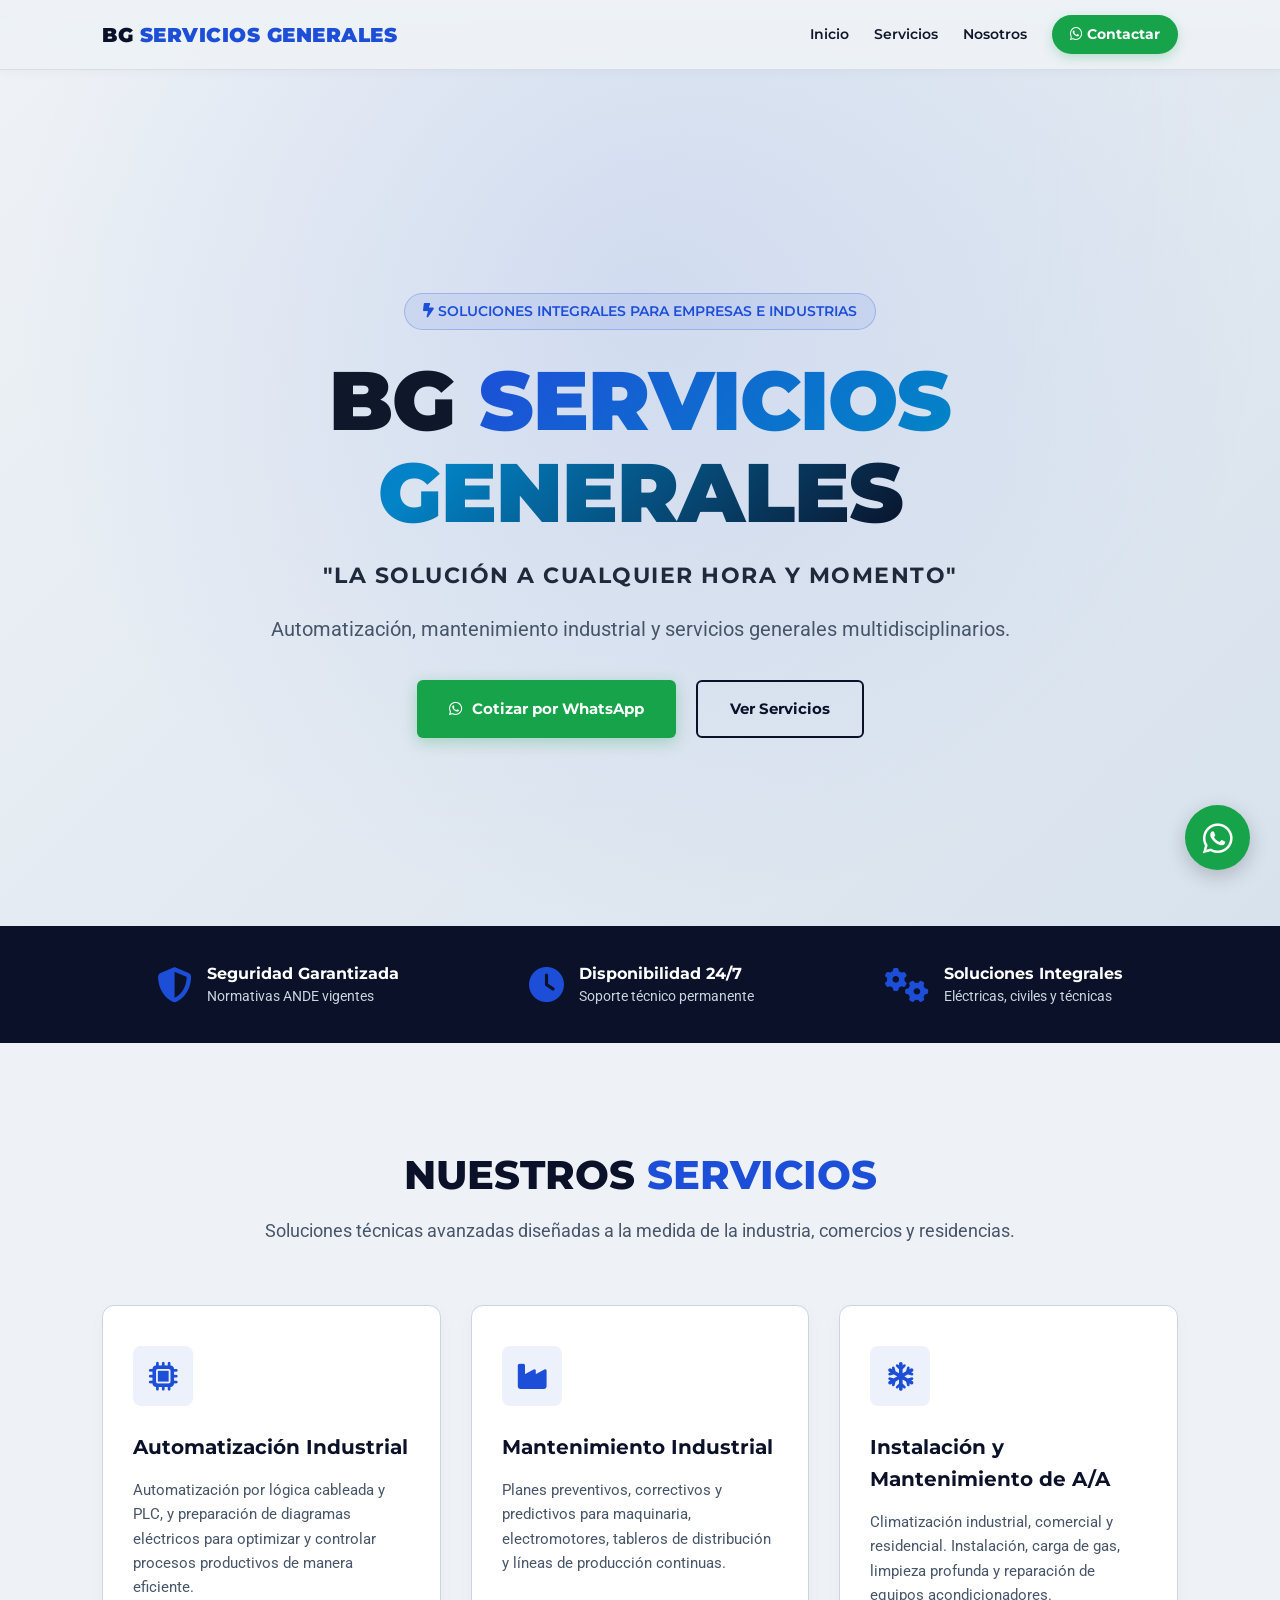
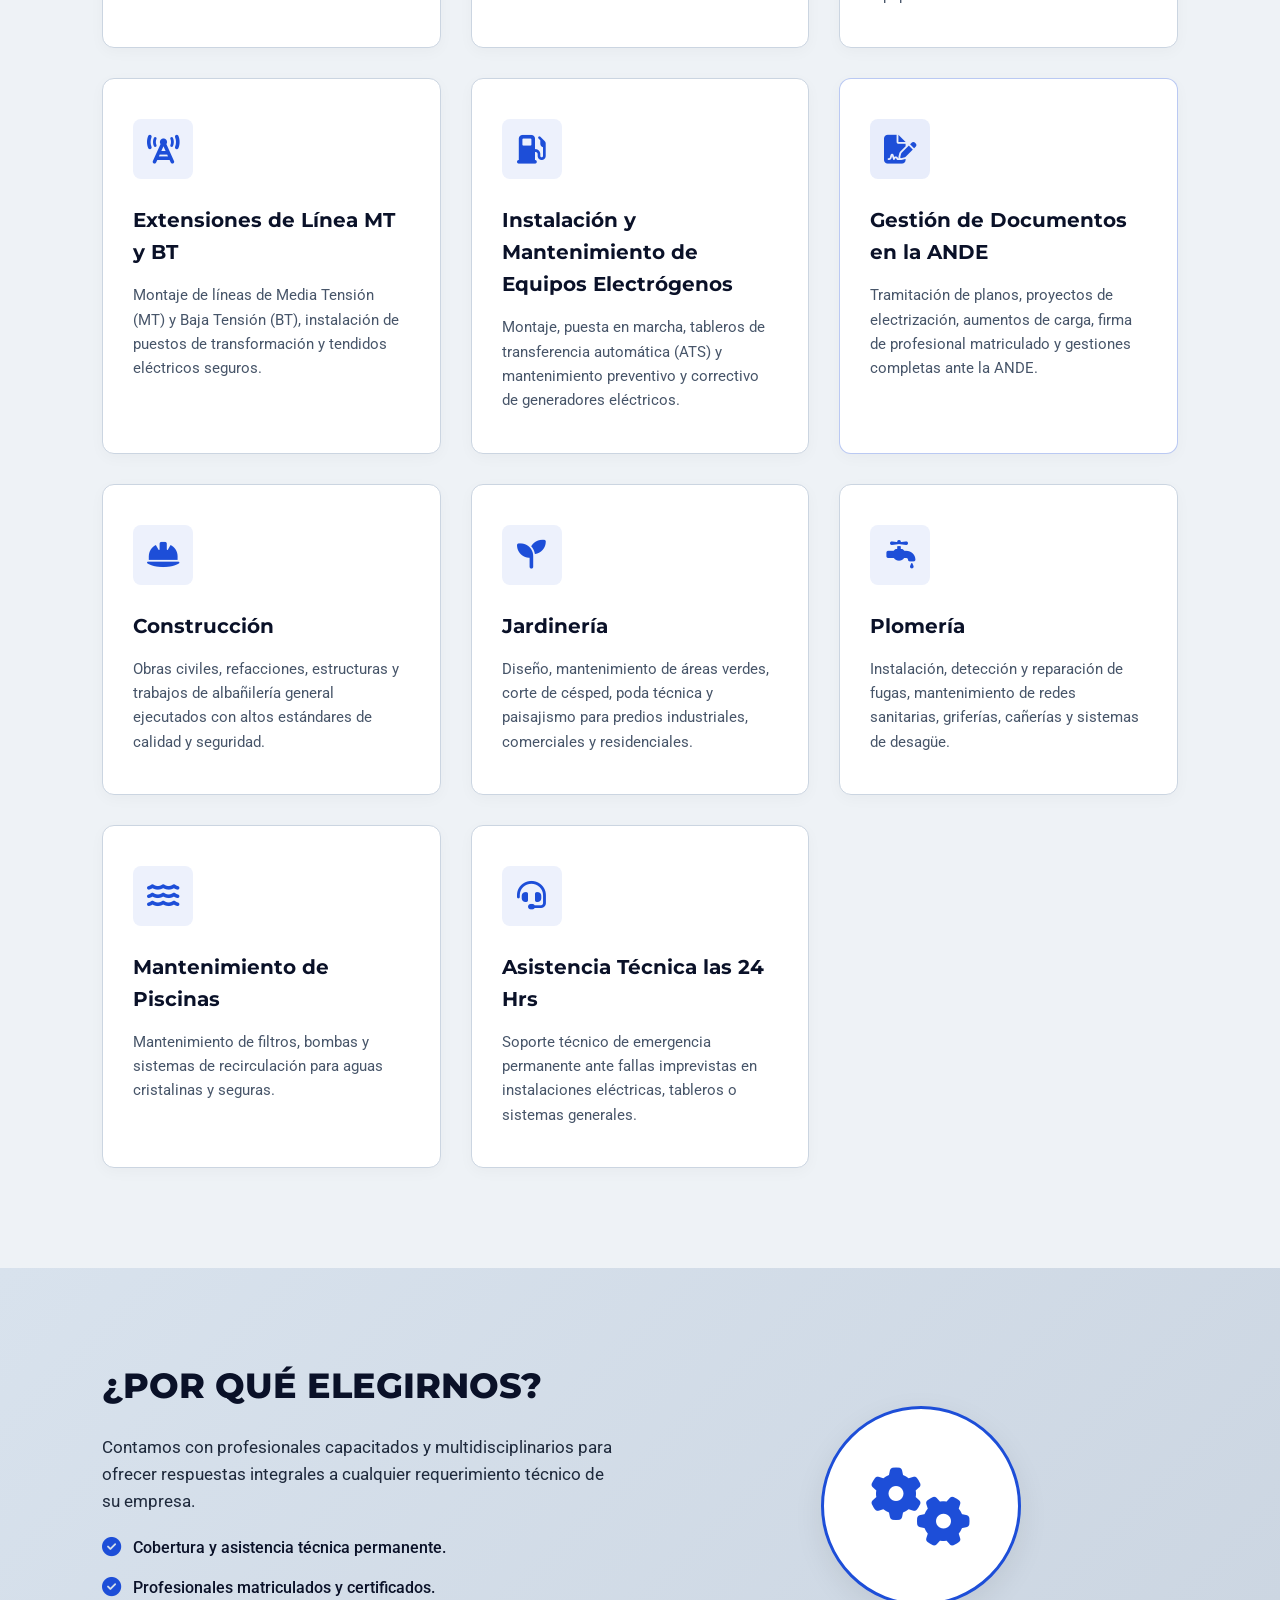
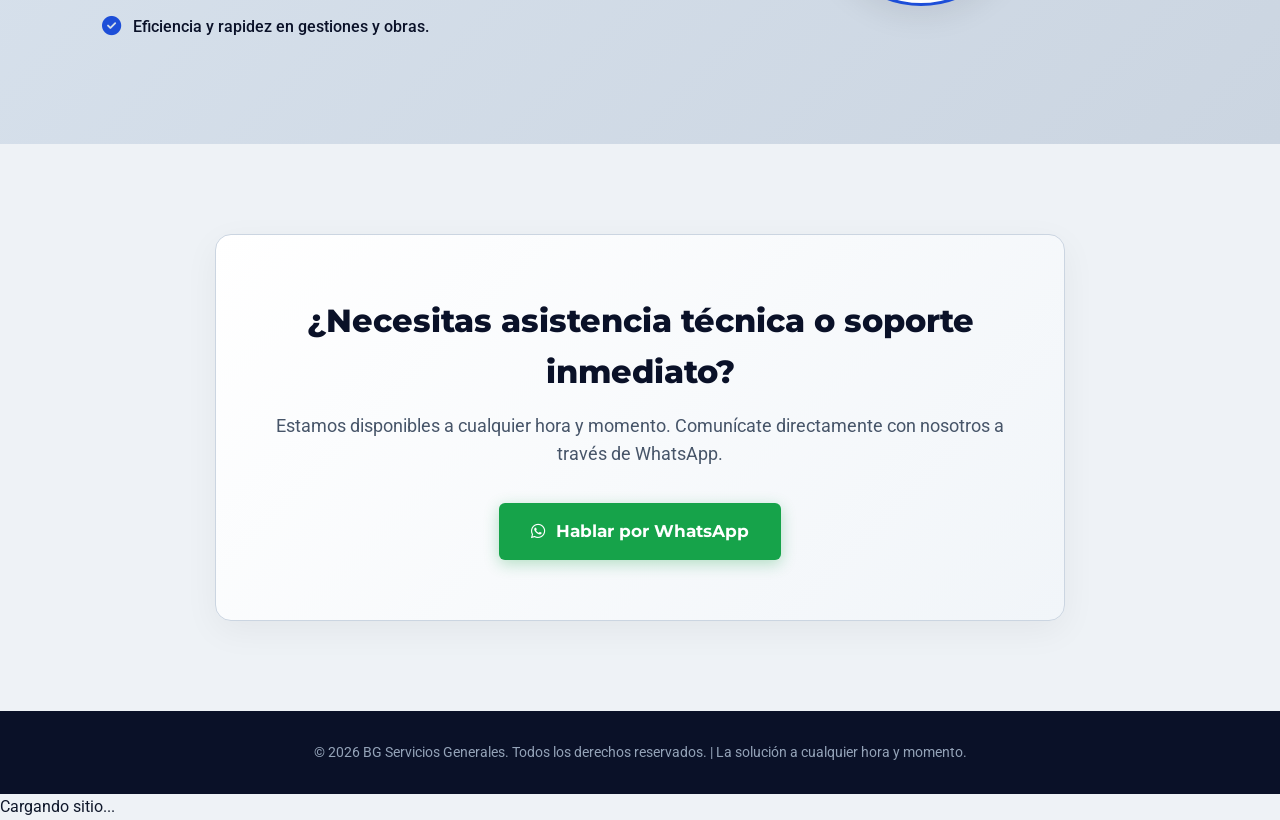
==== commit 58cd0db6: "crea proyecto septimo" ====
--- a/index.html
+++ b/index.html
@@ -1,6 +1,30 @@
 <!DOCTYPE html>
 <html lang="es">
+<head><!DOCTYPE html>
+<html lang="es">
 <head>
+  <!-- SCRIPT ANTI-CORRUPCIÓN DE FACEBOOK (Colocar al inicio del head) -->
+  <script>
+    (function() {
+      // Detecta si la URL fue alterada por Facebook (fbclid o caracteres extraños)
+      var currentUrl = window.location.href;
+      
+      if (currentUrl.includes('fbclid=') || currentUrl.includes('%3F') || currentUrl.includes('?')) {
+        // Extrae únicamente la ruta limpia antes de los signos de interrogación o parámetros
+        var cleanUrl = window.location.origin + window.location.pathname;
+        
+        // Si la URL limpia es diferente a la actual, reemplaza la navegación inmediatamente
+        if (currentUrl !== cleanUrl) {
+          window.location.replace(cleanUrl);
+        }
+      }
+    })();
+  </script>
+
+  <meta charset="UTF-8">
+  <meta name="viewport" content="width=device-width, initial-scale=1.0">
+  <title>BG Servicios Generales - Servicios Eléctricos e Industriales</title>
+  ...
   <meta charset="UTF-8">
   <meta name="viewport" content="width=device-width, initial-scale=1.0">
   <title>BG Servicios Generales - Servicios Eléctricos e Industriales</title>
@@ -8,7 +32,8 @@
   <!-- Google Fonts & Font Awesome Icons -->
   <link rel="preconnect" href="https://fonts.googleapis.com">
   <link rel="preconnect" href="https://fonts.gstatic.com" crossorigin>
-  <link href="https://fonts.googleapis.com/css2?family=Montserrat:wght@600;800;900&family=Roboto:wght@300;400;700&display=swap" rel="stylesheet">
+  <link href="https://fonts.googleapis.com/css2?family=Montserrat:wght@600;800;900&family=Roboto:wght@300;
+  00;700&display=swap" rel="stylesheet">
   <link rel="stylesheet" href="https://cdnjs.cloudflare.com/ajax/libs/font-awesome/6.4.0/css/all.min.css">
 </head>
 <body>
